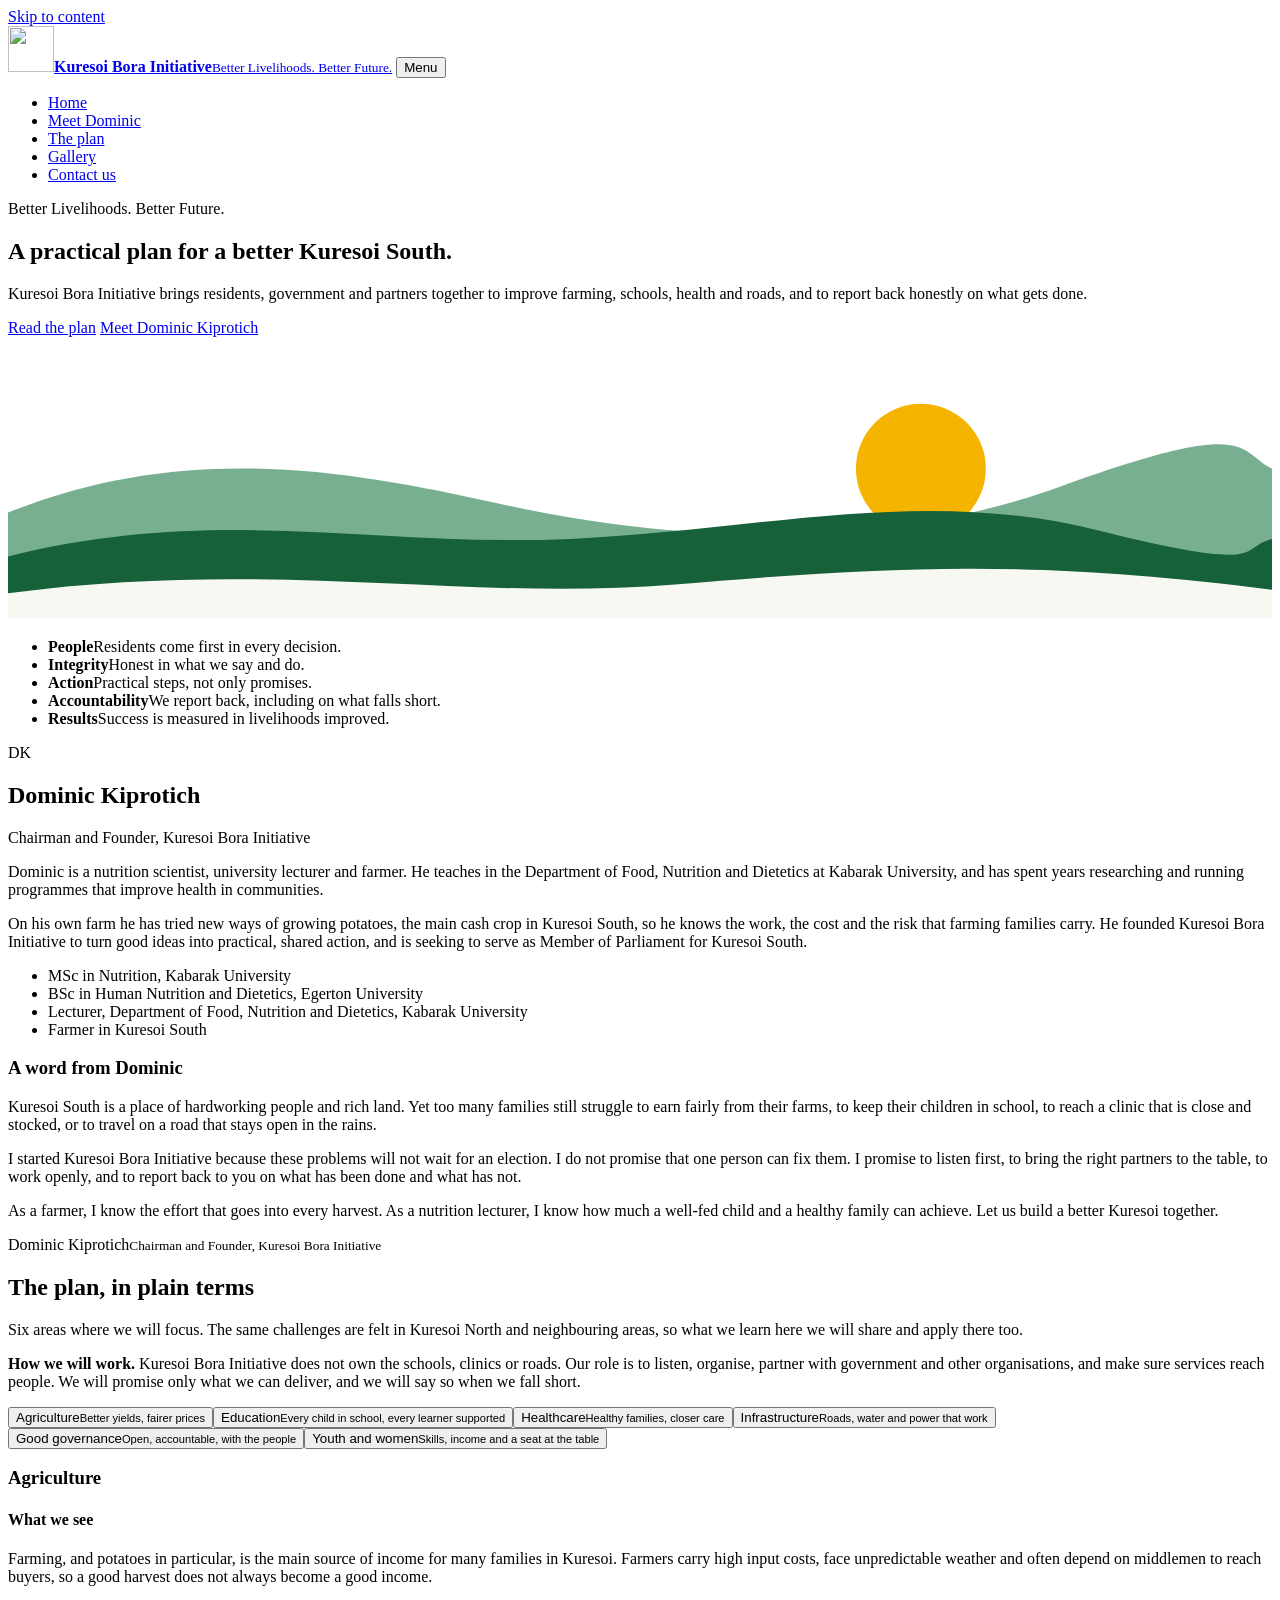
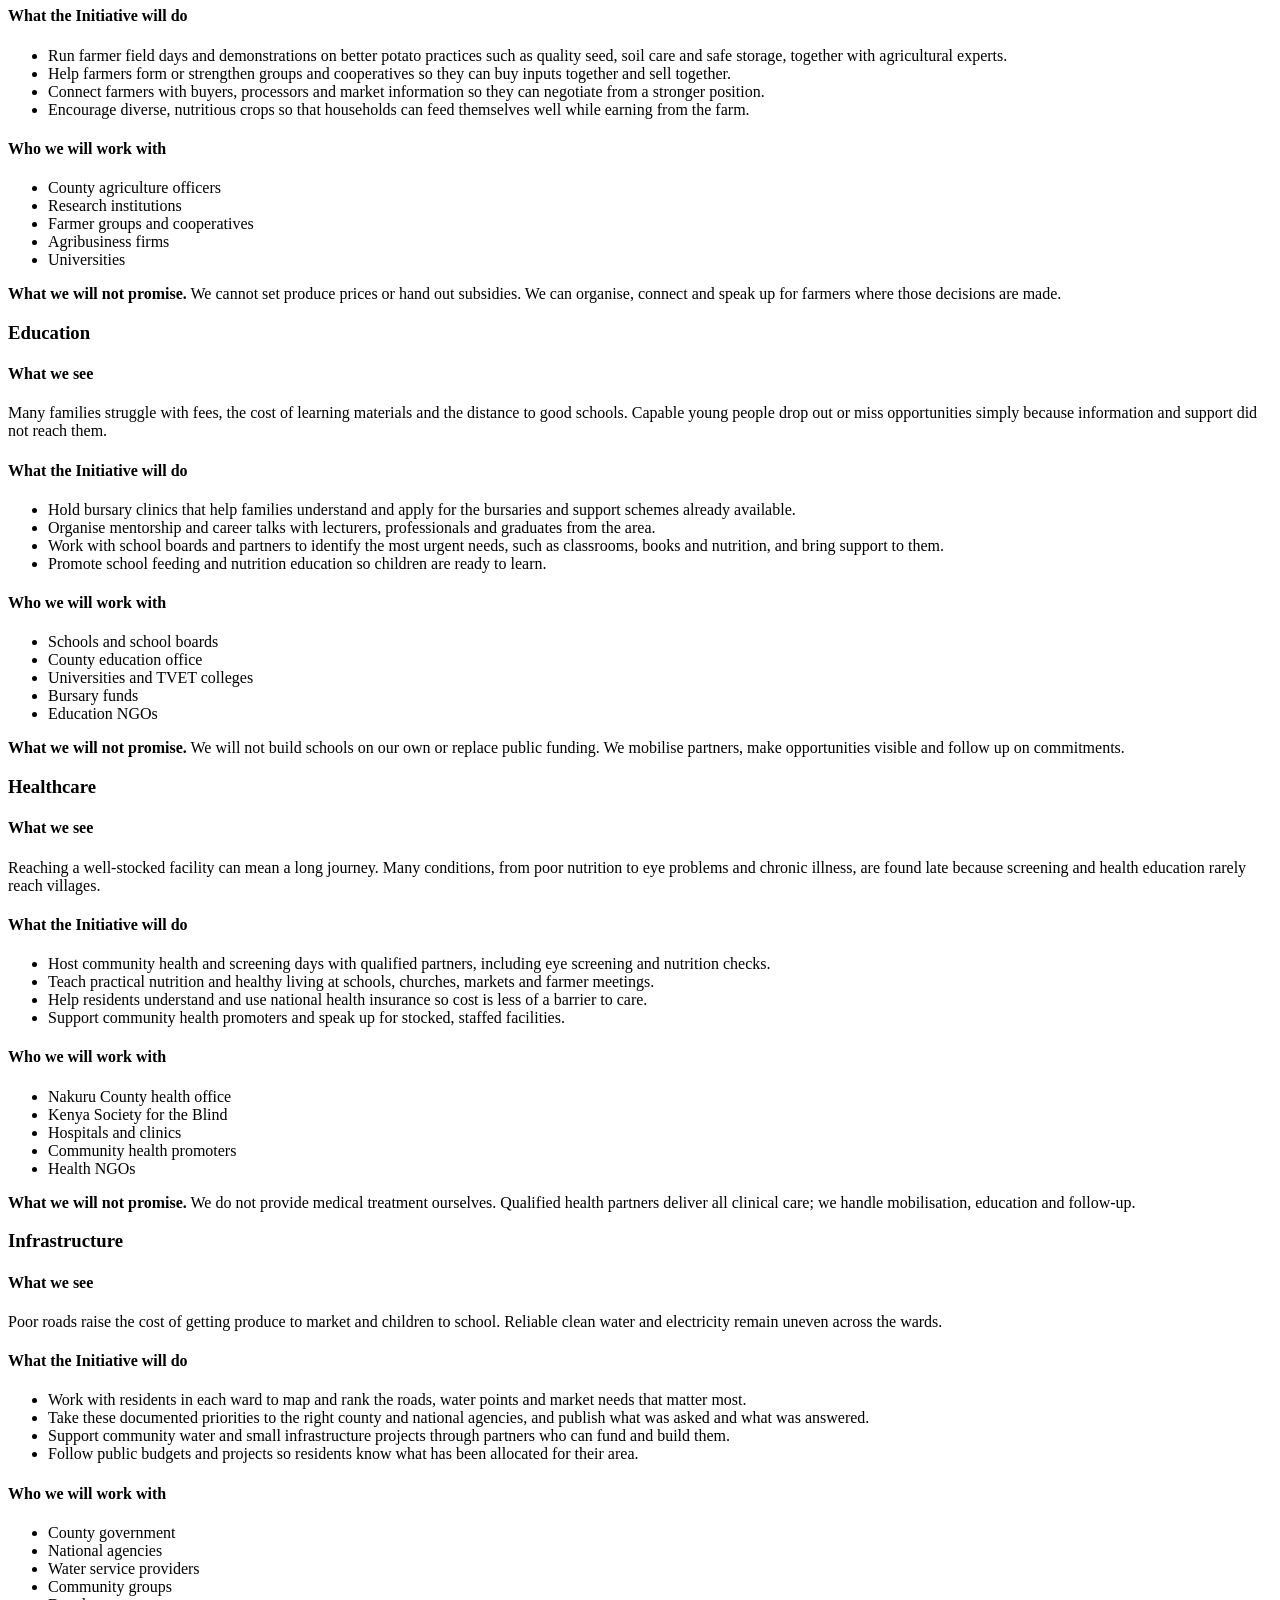
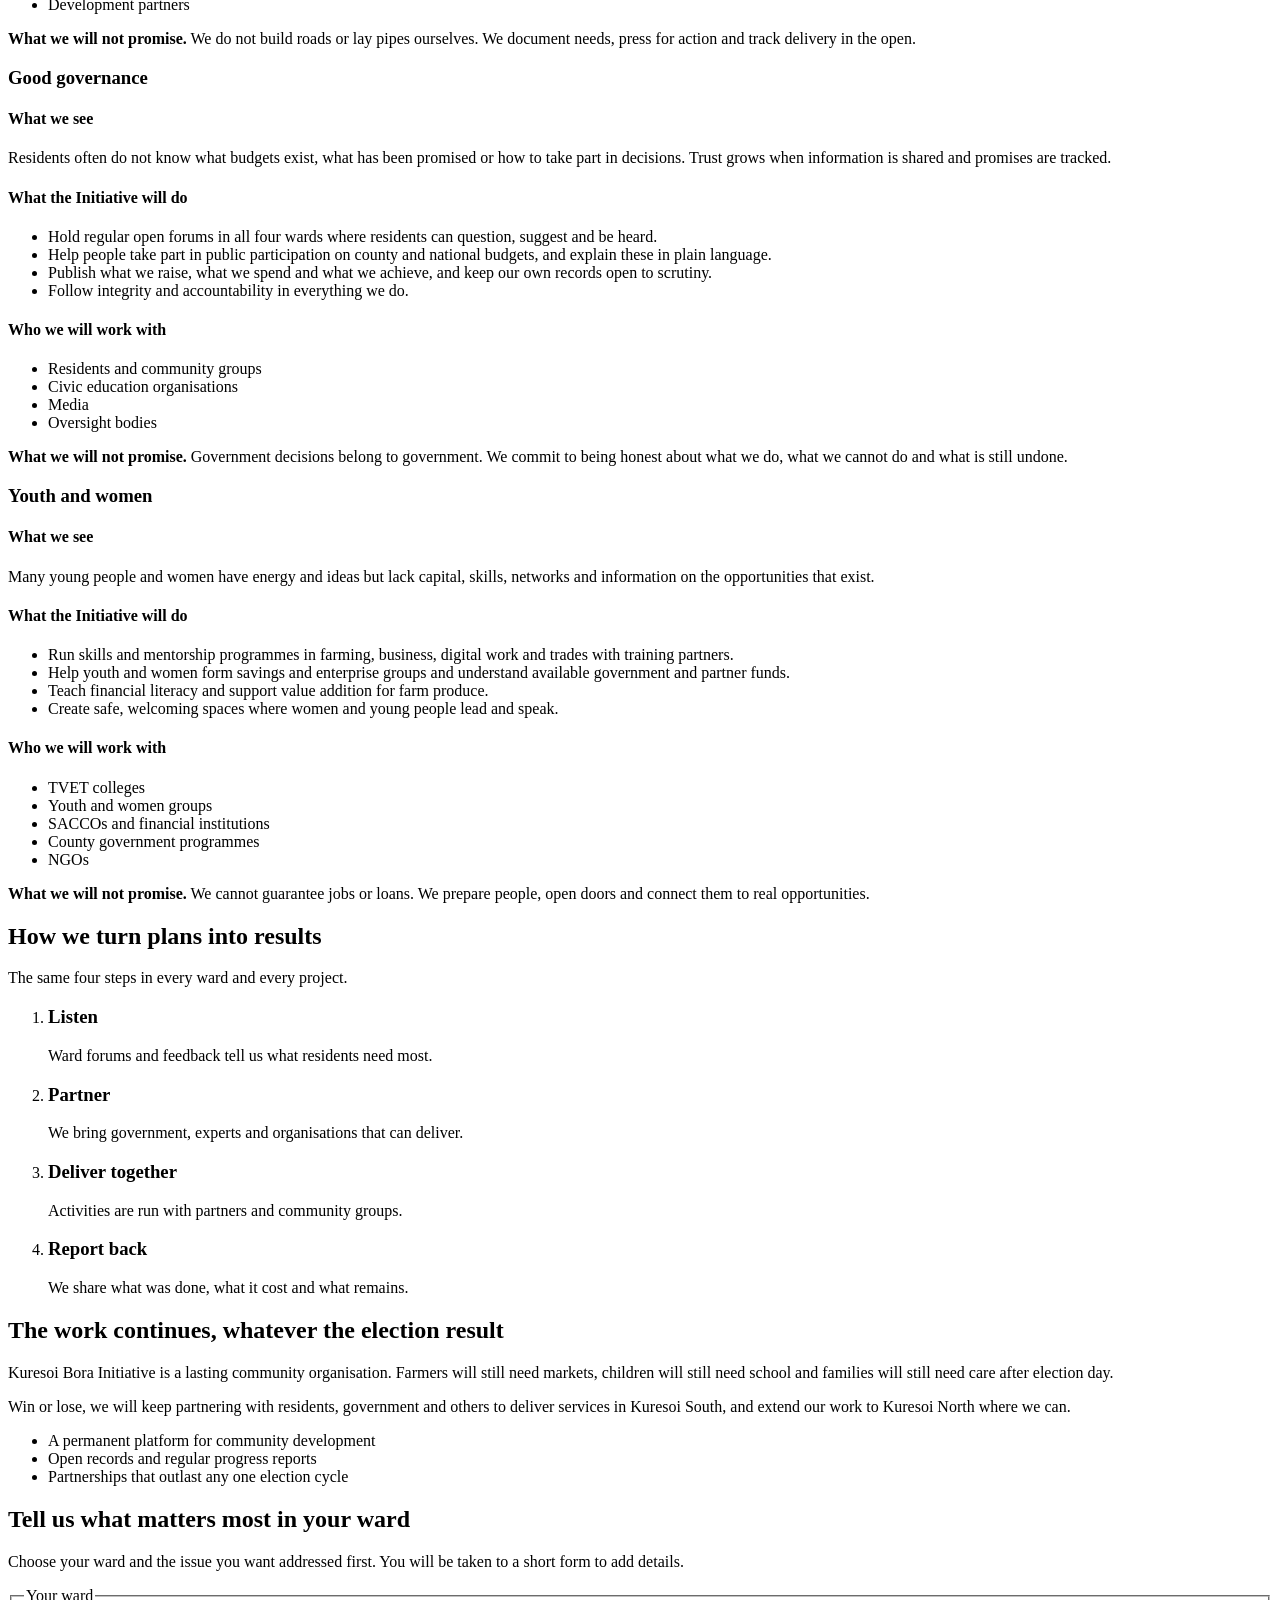
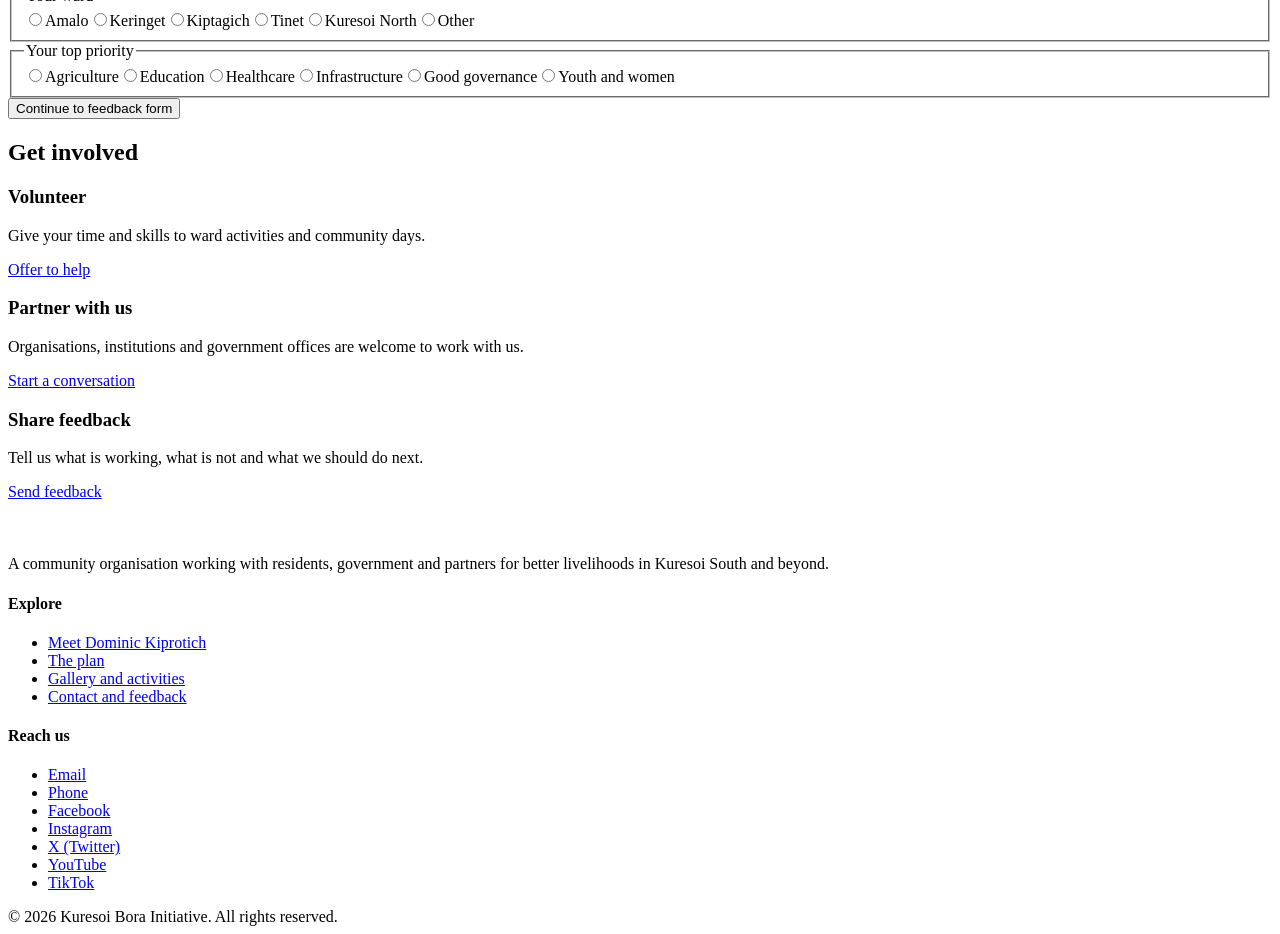
==== index.html @ 8d0d3c86 "Add files via upload" ====
<!DOCTYPE html>
<html lang="en">
<head>
<meta charset="utf-8">
<meta name="viewport" content="width=device-width, initial-scale=1">
<title>Kuresoi Bora Initiative | Better Livelihoods. Better Future.</title>
<meta name="description" content="Dominic Kiprotich's practical plan for Kuresoi South: agriculture, education, healthcare, infrastructure, good governance, and youth and women empowerment.">
<meta property="og:title" content="Kuresoi Bora Initiative | Better Livelihoods. Better Future.">
<meta property="og:description" content="Dominic Kiprotich's practical plan for Kuresoi South: agriculture, education, healthcare, infrastructure, good governance, and youth and women empowerment.">
<meta property="og:type" content="website">
<meta property="og:url" content="https://www.kuresoibora.org/">
<meta name="theme-color" content="#0E3B2B">
<link rel="icon" href="assets/favicon.svg" type="image/svg+xml">
<link rel="preconnect" href="https://fonts.googleapis.com">
<link rel="preconnect" href="https://fonts.gstatic.com" crossorigin>
<link href="https://fonts.googleapis.com/css2?family=Bricolage+Grotesque:opsz,wght@12..96,600;12..96,750;12..96,800&family=Source+Sans+3:wght@400;600;700&display=swap" rel="stylesheet">
<link rel="stylesheet" href="css/styles.css">
</head>
<body>
<a class="skip" href="#main">Skip to content</a>
<header class="site-header">
  <div class="wrap nav">
    <a class="brand" href="index.html"><img src="assets/logo.svg" alt="" width="46" height="46"><span><b>Kuresoi Bora Initiative</b><small>Better Livelihoods. Better Future.</small></span></a>
    <button class="menu-toggle" aria-expanded="false" aria-controls="menu">Menu</button>
    <ul class="menu" id="menu">
      <li><a href="index.html" aria-current="page">Home</a></li>
      <li><a href="index.html#dominic">Meet Dominic</a></li>
      <li><a href="index.html#plan">The plan</a></li>
      <li><a href="gallery.html">Gallery</a></li>
      <li><a class="btn btn-sun" href="contact.html">Contact us</a></li>
    </ul>
  </div>
</header>
<main id="main">
<section class="hero">
  <div class="wrap">
    <p class="tagline">Better Livelihoods. Better Future.</p>
    <h1>A practical plan for a better Kuresoi South.</h1>
    <p class="lead">Kuresoi Bora Initiative brings residents, government and partners together to improve farming, schools, health and roads, and to report back honestly on what gets done.</p>
    <div class="actions">
      <a class="btn btn-sun" href="#plan">Read the plan</a>
      <a class="btn btn-ghost" href="#dominic">Meet Dominic Kiprotich</a>
    </div>
  </div>
  <svg class="hills" viewBox="0 0 1440 320" preserveAspectRatio="none" aria-hidden="true">
    <circle class="sun" cx="1040" cy="150" r="74" fill="#F4B400"/>
    <path d="M0 200C200 120 380 150 560 190S980 250 1200 170S1400 130 1440 150V320H0Z" fill="#1E7A46" opacity=".6"/>
    <path d="M0 250C240 190 420 240 640 230S1040 170 1240 220S1400 240 1440 230V320H0Z" fill="#17613A"/>
    <path d="M0 292C300 252 520 302 760 282S1160 252 1440 288V320H0Z" fill="#F8F8F2"/>
  </svg>
</section>

<section aria-label="Our values">
  <div class="wrap">
    <ul class="pillars">
      <li><b>People</b><span>Residents come first in every decision.</span></li>
      <li><b>Integrity</b><span>Honest in what we say and do.</span></li>
      <li><b>Action</b><span>Practical steps, not only promises.</span></li>
      <li><b>Accountability</b><span>We report back, including on what falls short.</span></li>
      <li><b>Results</b><span>Success is measured in livelihoods improved.</span></li>
    </ul>
  </div>
</section>

<section class="section" id="dominic">
  <div class="wrap">
    <div class="profile">
      <div class="portrait">
        <div class="initials" aria-hidden="true">DK</div>
        <img src="assets/img/dominic.jpg" alt="Dominic Kiprotich, Chairman and Founder of Kuresoi Bora Initiative" onerror="this.remove()">
      </div>
      <div>
        <h2>Dominic Kiprotich</h2>
        <p class="role">Chairman and Founder, Kuresoi Bora Initiative</p>
        <p>Dominic is a nutrition scientist, university lecturer and farmer. He teaches in the Department of Food, Nutrition and Dietetics at Kabarak University, and has spent years researching and running programmes that improve health in communities.</p>
        <p>On his own farm he has tried new ways of growing potatoes, the main cash crop in Kuresoi South, so he knows the work, the cost and the risk that farming families carry. He founded Kuresoi Bora Initiative to turn good ideas into practical, shared action, and is seeking to serve as Member of Parliament for Kuresoi South.</p>
        <ul class="creds">
          <li>MSc in Nutrition, Kabarak University</li>
          <li>BSc in Human Nutrition and Dietetics, Egerton University</li>
          <li>Lecturer, Department of Food, Nutrition and Dietetics, Kabarak University</li>
          <li>Farmer in Kuresoi South</li>
        </ul>
      </div>
    </div>
    <!-- DRAFT: Dominic should review and edit this message in his own words. -->
    <div class="word">
      <h3>A word from Dominic</h3>
      <p>Kuresoi South is a place of hardworking people and rich land. Yet too many families still struggle to earn fairly from their farms, to keep their children in school, to reach a clinic that is close and stocked, or to travel on a road that stays open in the rains.</p>
      <p>I started Kuresoi Bora Initiative because these problems will not wait for an election. I do not promise that one person can fix them. I promise to listen first, to bring the right partners to the table, to work openly, and to report back to you on what has been done and what has not.</p>
      <p>As a farmer, I know the effort that goes into every harvest. As a nutrition lecturer, I know how much a well-fed child and a healthy family can achieve. Let us build a better Kuresoi together.</p>
      <p class="sign">Dominic Kiprotich<small>Chairman and Founder, Kuresoi Bora Initiative</small></p>
    </div>
  </div>
</section>

<section class="section bg-mist" id="plan">
  <div class="wrap">
    <div class="plan-head">
      <h2>The plan, in plain terms</h2>
      <p>Six areas where we will focus. The same challenges are felt in Kuresoi North and neighbouring areas, so what we learn here we will share and apply there too.</p>
    </div>
    <div class="honest"><p><b>How we will work.</b> Kuresoi Bora Initiative does not own the schools, clinics or roads. Our role is to listen, organise, partner with government and other organisations, and make sure services reach people. We will promise only what we can deliver, and we will say so when we fall short.</p></div>
    <div class="plan">
      <div class="tabs" role="tablist" aria-label="Plan areas"><button class="tab" role="tab" id="t-agriculture" aria-controls="agriculture" aria-selected="false">Agriculture<small>Better yields, fairer prices</small></button><button class="tab" role="tab" id="t-education" aria-controls="education" aria-selected="false">Education<small>Every child in school, every learner supported</small></button><button class="tab" role="tab" id="t-healthcare" aria-controls="healthcare" aria-selected="false">Healthcare<small>Healthy families, closer care</small></button><button class="tab" role="tab" id="t-infrastructure" aria-controls="infrastructure" aria-selected="false">Infrastructure<small>Roads, water and power that work</small></button><button class="tab" role="tab" id="t-governance" aria-controls="governance" aria-selected="false">Good governance<small>Open, accountable, with the people</small></button><button class="tab" role="tab" id="t-youth-women" aria-controls="youth-women" aria-selected="false">Youth and women<small>Skills, income and a seat at the table</small></button></div>
      <div><article class="panel" id="agriculture" role="tabpanel" aria-labelledby="t-agriculture">
  <h3>Agriculture</h3>
  <h4>What we see</h4><p>Farming, and potatoes in particular, is the main source of income for many families in Kuresoi. Farmers carry high input costs, face unpredictable weather and often depend on middlemen to reach buyers, so a good harvest does not always become a good income.</p>
  <h4>What the Initiative will do</h4><ul><li>Run farmer field days and demonstrations on better potato practices such as quality seed, soil care and safe storage, together with agricultural experts.</li><li>Help farmers form or strengthen groups and cooperatives so they can buy inputs together and sell together.</li><li>Connect farmers with buyers, processors and market information so they can negotiate from a stronger position.</li><li>Encourage diverse, nutritious crops so that households can feed themselves well while earning from the farm.</li></ul>
  <h4>Who we will work with</h4><ul class="partners"><li>County agriculture officers</li><li>Research institutions</li><li>Farmer groups and cooperatives</li><li>Agribusiness firms</li><li>Universities</li></ul>
  <p class="limit"><b>What we will not promise.</b> We cannot set produce prices or hand out subsidies. We can organise, connect and speak up for farmers where those decisions are made.</p>
</article>
<article class="panel" id="education" role="tabpanel" aria-labelledby="t-education">
  <h3>Education</h3>
  <h4>What we see</h4><p>Many families struggle with fees, the cost of learning materials and the distance to good schools. Capable young people drop out or miss opportunities simply because information and support did not reach them.</p>
  <h4>What the Initiative will do</h4><ul><li>Hold bursary clinics that help families understand and apply for the bursaries and support schemes already available.</li><li>Organise mentorship and career talks with lecturers, professionals and graduates from the area.</li><li>Work with school boards and partners to identify the most urgent needs, such as classrooms, books and nutrition, and bring support to them.</li><li>Promote school feeding and nutrition education so children are ready to learn.</li></ul>
  <h4>Who we will work with</h4><ul class="partners"><li>Schools and school boards</li><li>County education office</li><li>Universities and TVET colleges</li><li>Bursary funds</li><li>Education NGOs</li></ul>
  <p class="limit"><b>What we will not promise.</b> We will not build schools on our own or replace public funding. We mobilise partners, make opportunities visible and follow up on commitments.</p>
</article>
<article class="panel" id="healthcare" role="tabpanel" aria-labelledby="t-healthcare">
  <h3>Healthcare</h3>
  <h4>What we see</h4><p>Reaching a well-stocked facility can mean a long journey. Many conditions, from poor nutrition to eye problems and chronic illness, are found late because screening and health education rarely reach villages.</p>
  <h4>What the Initiative will do</h4><ul><li>Host community health and screening days with qualified partners, including eye screening and nutrition checks.</li><li>Teach practical nutrition and healthy living at schools, churches, markets and farmer meetings.</li><li>Help residents understand and use national health insurance so cost is less of a barrier to care.</li><li>Support community health promoters and speak up for stocked, staffed facilities.</li></ul>
  <h4>Who we will work with</h4><ul class="partners"><li>Nakuru County health office</li><li>Kenya Society for the Blind</li><li>Hospitals and clinics</li><li>Community health promoters</li><li>Health NGOs</li></ul>
  <p class="limit"><b>What we will not promise.</b> We do not provide medical treatment ourselves. Qualified health partners deliver all clinical care; we handle mobilisation, education and follow-up.</p>
</article>
<article class="panel" id="infrastructure" role="tabpanel" aria-labelledby="t-infrastructure">
  <h3>Infrastructure</h3>
  <h4>What we see</h4><p>Poor roads raise the cost of getting produce to market and children to school. Reliable clean water and electricity remain uneven across the wards.</p>
  <h4>What the Initiative will do</h4><ul><li>Work with residents in each ward to map and rank the roads, water points and market needs that matter most.</li><li>Take these documented priorities to the right county and national agencies, and publish what was asked and what was answered.</li><li>Support community water and small infrastructure projects through partners who can fund and build them.</li><li>Follow public budgets and projects so residents know what has been allocated for their area.</li></ul>
  <h4>Who we will work with</h4><ul class="partners"><li>County government</li><li>National agencies</li><li>Water service providers</li><li>Community groups</li><li>Development partners</li></ul>
  <p class="limit"><b>What we will not promise.</b> We do not build roads or lay pipes ourselves. We document needs, press for action and track delivery in the open.</p>
</article>
<article class="panel" id="governance" role="tabpanel" aria-labelledby="t-governance">
  <h3>Good governance</h3>
  <h4>What we see</h4><p>Residents often do not know what budgets exist, what has been promised or how to take part in decisions. Trust grows when information is shared and promises are tracked.</p>
  <h4>What the Initiative will do</h4><ul><li>Hold regular open forums in all four wards where residents can question, suggest and be heard.</li><li>Help people take part in public participation on county and national budgets, and explain these in plain language.</li><li>Publish what we raise, what we spend and what we achieve, and keep our own records open to scrutiny.</li><li>Follow integrity and accountability in everything we do.</li></ul>
  <h4>Who we will work with</h4><ul class="partners"><li>Residents and community groups</li><li>Civic education organisations</li><li>Media</li><li>Oversight bodies</li></ul>
  <p class="limit"><b>What we will not promise.</b> Government decisions belong to government. We commit to being honest about what we do, what we cannot do and what is still undone.</p>
</article>
<article class="panel" id="youth-women" role="tabpanel" aria-labelledby="t-youth-women">
  <h3>Youth and women</h3>
  <h4>What we see</h4><p>Many young people and women have energy and ideas but lack capital, skills, networks and information on the opportunities that exist.</p>
  <h4>What the Initiative will do</h4><ul><li>Run skills and mentorship programmes in farming, business, digital work and trades with training partners.</li><li>Help youth and women form savings and enterprise groups and understand available government and partner funds.</li><li>Teach financial literacy and support value addition for farm produce.</li><li>Create safe, welcoming spaces where women and young people lead and speak.</li></ul>
  <h4>Who we will work with</h4><ul class="partners"><li>TVET colleges</li><li>Youth and women groups</li><li>SACCOs and financial institutions</li><li>County government programmes</li><li>NGOs</li></ul>
  <p class="limit"><b>What we will not promise.</b> We cannot guarantee jobs or loans. We prepare people, open doors and connect them to real opportunities.</p>
</article>
</div>
    </div>
  </div>
</section>

<section class="section">
  <div class="wrap">
    <h2>How we turn plans into results</h2>
    <p>The same four steps in every ward and every project.</p>
    <ol class="steps">
      <li><h3>Listen</h3><p>Ward forums and feedback tell us what residents need most.</p></li>
      <li><h3>Partner</h3><p>We bring government, experts and organisations that can deliver.</p></li>
      <li><h3>Deliver together</h3><p>Activities are run with partners and community groups.</p></li>
      <li><h3>Report back</h3><p>We share what was done, what it cost and what remains.</p></li>
    </ol>
  </div>
</section>

<section class="section continue">
  <div class="wrap cols">
    <div>
      <h2>The work continues, whatever the election result</h2>
      <p>Kuresoi Bora Initiative is a lasting community organisation. Farmers will still need markets, children will still need school and families will still need care after election day.</p>
      <p>Win or lose, we will keep partnering with residents, government and others to deliver services in Kuresoi South, and extend our work to Kuresoi North where we can.</p>
    </div>
    <ul>
      <li>A permanent platform for community development</li>
      <li>Open records and regular progress reports</li>
      <li>Partnerships that outlast any one election cycle</li>
    </ul>
  </div>
</section>

<section class="section">
  <div class="wrap">
    <h2>Tell us what matters most in your ward</h2>
    <p>Choose your ward and the issue you want addressed first. You will be taken to a short form to add details.</p>
    <form class="picker" id="picker">
      <fieldset><legend>Your ward</legend><div class="chips"><label class="chip"><input type="radio" name="ward" value="Amalo" required><span>Amalo</span></label><label class="chip"><input type="radio" name="ward" value="Keringet" ><span>Keringet</span></label><label class="chip"><input type="radio" name="ward" value="Kiptagich" ><span>Kiptagich</span></label><label class="chip"><input type="radio" name="ward" value="Tinet" ><span>Tinet</span></label><label class="chip"><input type="radio" name="ward" value="Kuresoi North" ><span>Kuresoi North</span></label><label class="chip"><input type="radio" name="ward" value="Other" ><span>Other</span></label></div></fieldset>
      <fieldset><legend>Your top priority</legend><div class="chips"><label class="chip"><input type="radio" name="topic" value="Agriculture" required><span>Agriculture</span></label><label class="chip"><input type="radio" name="topic" value="Education" ><span>Education</span></label><label class="chip"><input type="radio" name="topic" value="Healthcare" ><span>Healthcare</span></label><label class="chip"><input type="radio" name="topic" value="Infrastructure" ><span>Infrastructure</span></label><label class="chip"><input type="radio" name="topic" value="Good governance" ><span>Good governance</span></label><label class="chip"><input type="radio" name="topic" value="Youth and women" ><span>Youth and women</span></label></div></fieldset>
      <button class="btn btn-dark" type="submit">Continue to feedback form</button>
    </form>
  </div>
</section>

<section class="section cta">
  <div class="wrap">
    <h2>Get involved</h2>
    <div class="cols">
      <div class="box"><h3>Volunteer</h3><p>Give your time and skills to ward activities and community days.</p><a class="btn btn-dark" href="contact.html?type=Volunteer#form">Offer to help</a></div>
      <div class="box"><h3>Partner with us</h3><p>Organisations, institutions and government offices are welcome to work with us.</p><a class="btn btn-dark" href="contact.html?type=Partnership#form">Start a conversation</a></div>
      <div class="box"><h3>Share feedback</h3><p>Tell us what is working, what is not and what we should do next.</p><a class="btn btn-dark" href="contact.html?type=Feedback#form">Send feedback</a></div>
    </div>
  </div>
</section>
</main>
<footer class="site-footer">
  <div class="wrap foot">
    <div>
      <p><b style="font-family:var(--head);font-size:1.2rem;color:#fff">Kuresoi Bora Initiative</b></p>
      <p>A community organisation working with residents, government and partners for better livelihoods in Kuresoi South and beyond.</p>
    </div>
    <div>
      <h4>Explore</h4>
      <ul>
        <li><a href="index.html#dominic">Meet Dominic Kiprotich</a></li>
        <li><a href="index.html#plan">The plan</a></li>
        <li><a href="gallery.html">Gallery and activities</a></li>
        <li><a href="contact.html">Contact and feedback</a></li>
      </ul>
    </div>
    <div>
      <h4>Reach us</h4>
      <ul>
        <li><a data-kbi="email" href="#">Email</a></li>
        <li><a data-kbi="phone" href="#">Phone</a></li>
        <li><a data-kbi="facebook" href="#" rel="noopener" target="_blank">Facebook</a></li>
        <li><a data-kbi="instagram" href="#" rel="noopener" target="_blank">Instagram</a></li>
        <li><a data-kbi="x" href="#" rel="noopener" target="_blank">X (Twitter)</a></li>
        <li><a data-kbi="youtube" href="#" rel="noopener" target="_blank">YouTube</a></li>
        <li><a data-kbi="tiktok" href="#" rel="noopener" target="_blank">TikTok</a></li>
      </ul>
    </div>
  </div>
  <div class="wrap copy">&copy; <span data-year>2026</span> Kuresoi Bora Initiative. All rights reserved.</div>
  <div class="flag" aria-hidden="true"><i></i><i></i><i></i><i></i><i></i></div>
</footer>
<script src="js/config.js"></script>
<script src="js/main.js"></script>
</body>
</html>
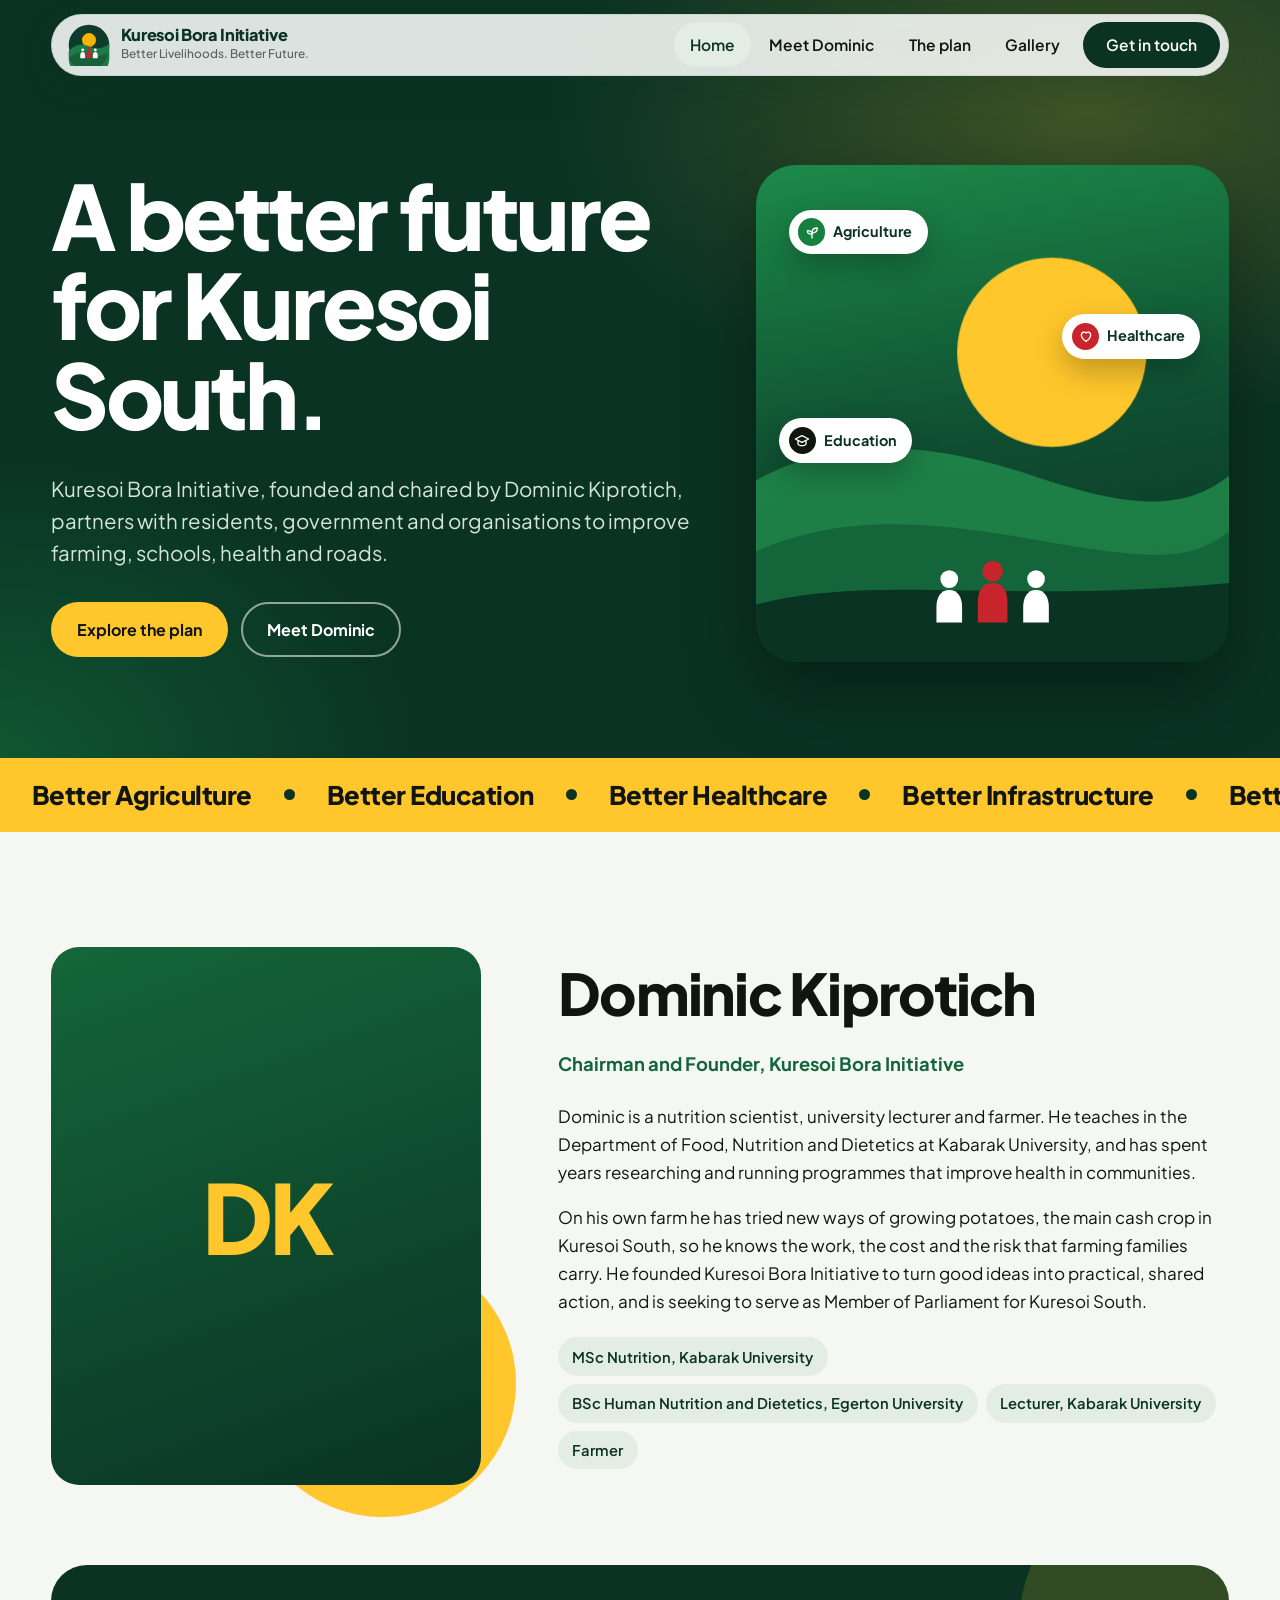
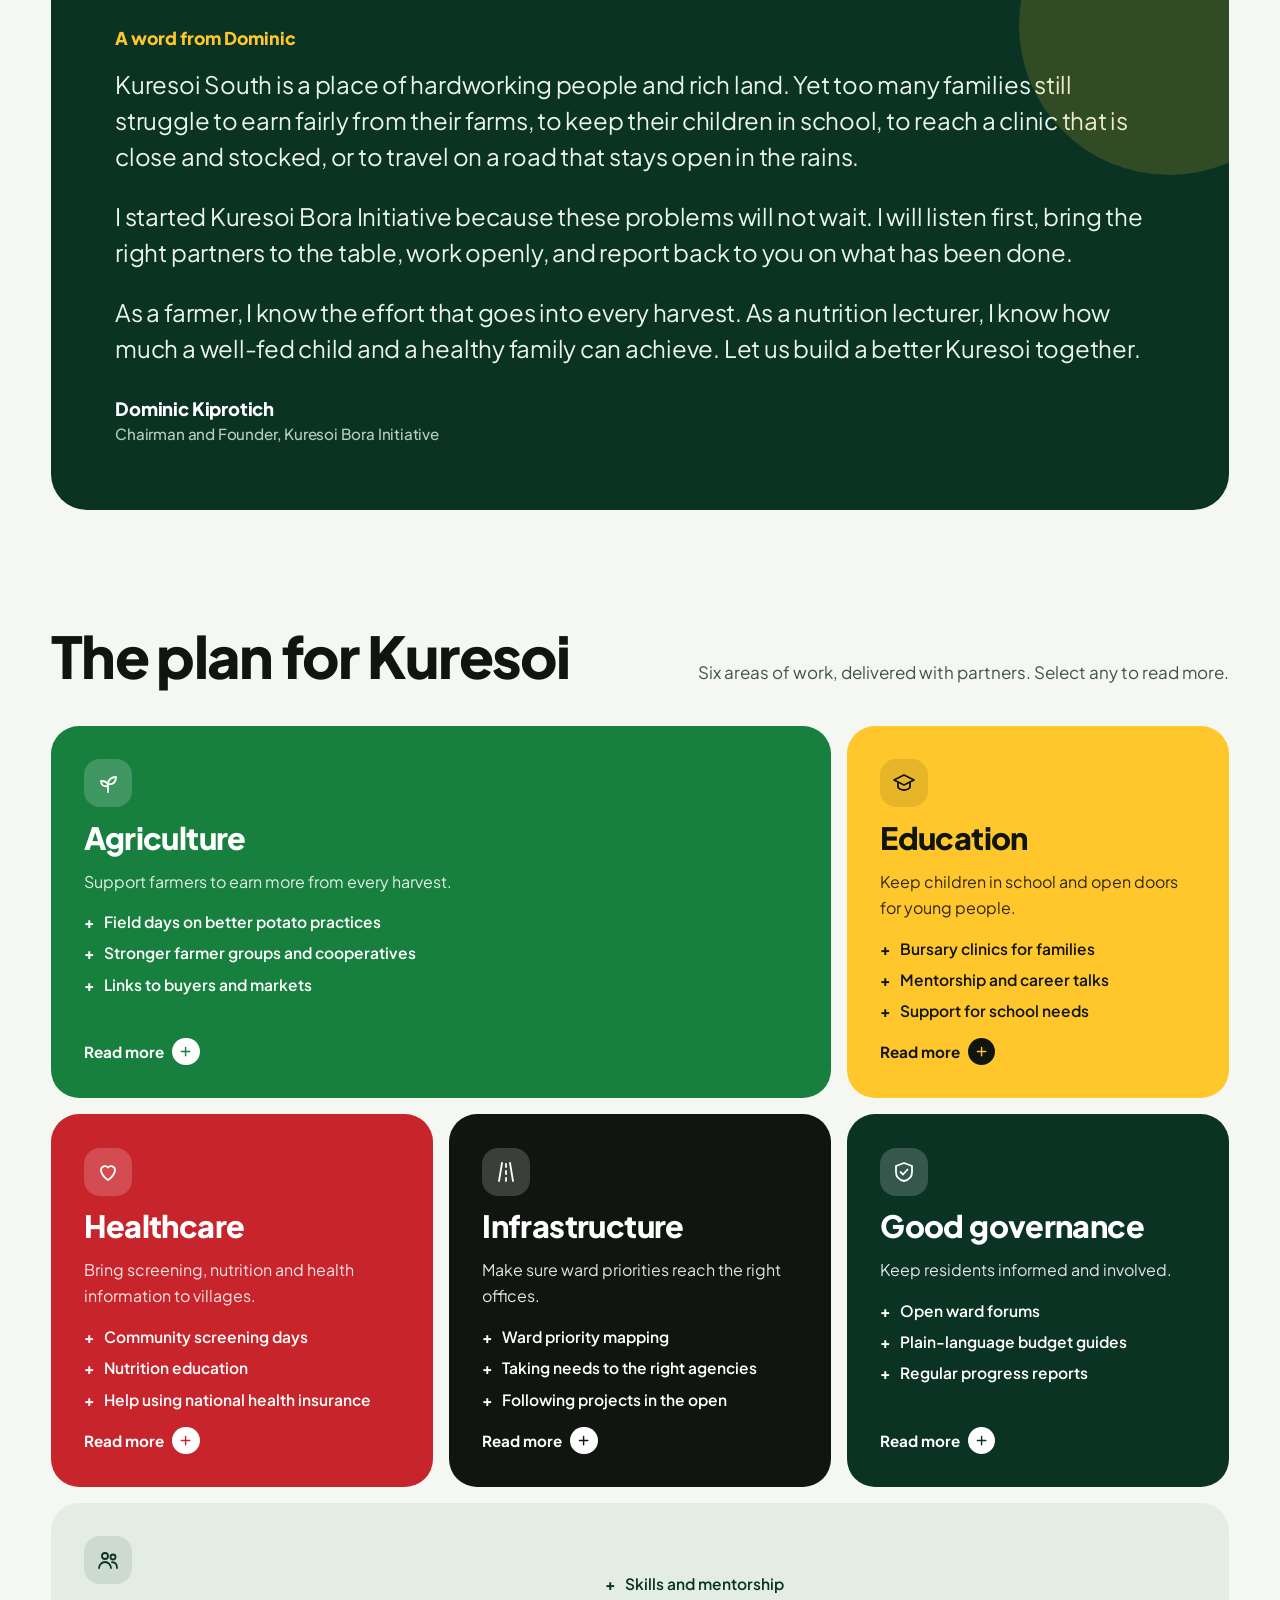
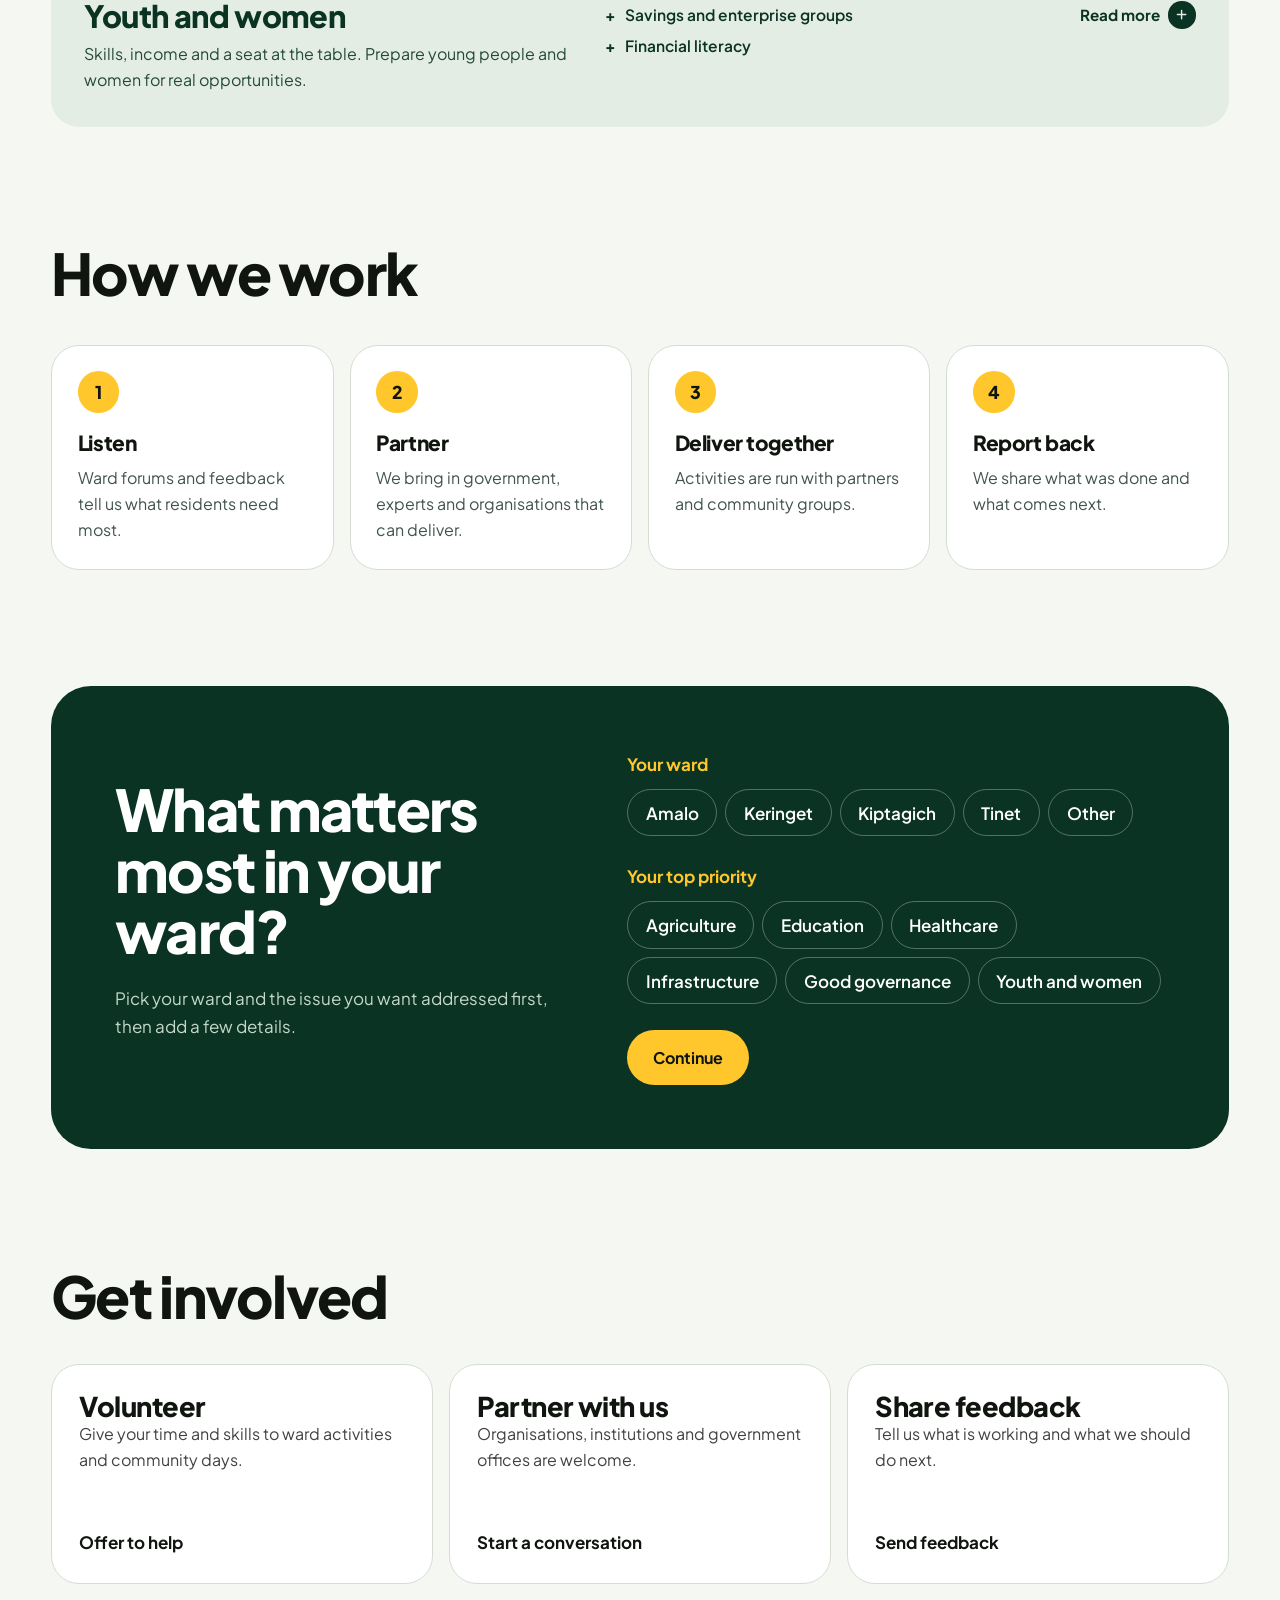
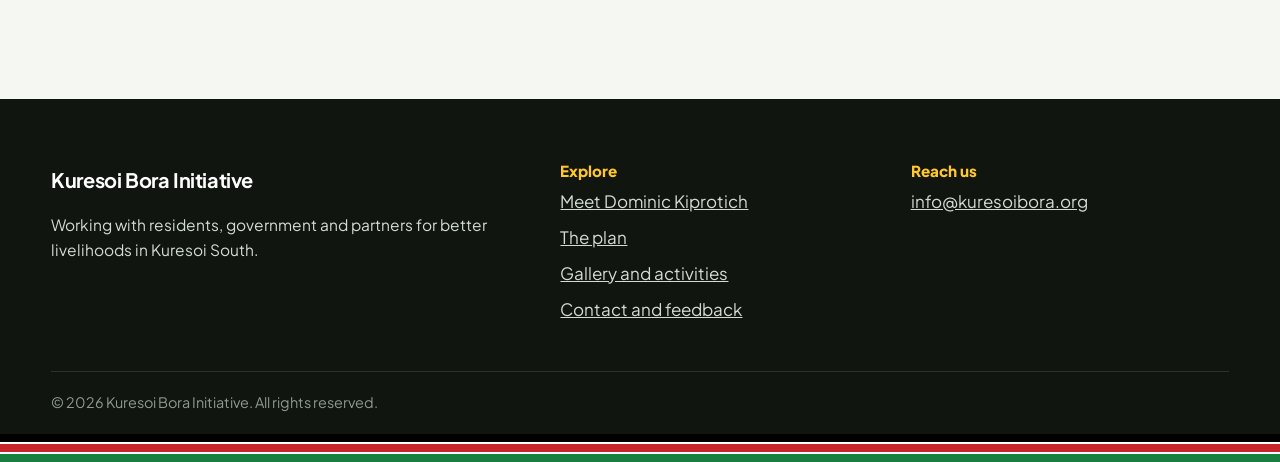
==== commit d1e40bc7: "Update print statement from 'Hello' to 'Goodbye'" ====
--- a/index.html
+++ b/index.html
@@ -4,63 +4,62 @@
 <meta charset="utf-8">
 <meta name="viewport" content="width=device-width, initial-scale=1">
 <title>Kuresoi Bora Initiative | Better Livelihoods. Better Future.</title>
-<meta name="description" content="Dominic Kiprotich's practical plan for Kuresoi South: agriculture, education, healthcare, infrastructure, good governance, and youth and women empowerment.">
+<meta name="description" content="Dominic Kiprotich's plan for Kuresoi South: agriculture, education, healthcare, infrastructure, good governance, and youth and women empowerment.">
 <meta property="og:title" content="Kuresoi Bora Initiative | Better Livelihoods. Better Future.">
-<meta property="og:description" content="Dominic Kiprotich's practical plan for Kuresoi South: agriculture, education, healthcare, infrastructure, good governance, and youth and women empowerment.">
+<meta property="og:description" content="Dominic Kiprotich's plan for Kuresoi South: agriculture, education, healthcare, infrastructure, good governance, and youth and women empowerment.">
 <meta property="og:type" content="website">
 <meta property="og:url" content="https://www.kuresoibora.org/">
-<meta name="theme-color" content="#0E3B2B">
+<meta name="theme-color" content="#0A3324">
 <link rel="icon" href="assets/favicon.svg" type="image/svg+xml">
 <link rel="preconnect" href="https://fonts.googleapis.com">
 <link rel="preconnect" href="https://fonts.gstatic.com" crossorigin>
-<link href="https://fonts.googleapis.com/css2?family=Bricolage+Grotesque:opsz,wght@12..96,600;12..96,750;12..96,800&family=Source+Sans+3:wght@400;600;700&display=swap" rel="stylesheet">
+<link href="https://fonts.googleapis.com/css2?family=Plus+Jakarta+Sans:wght@400;500;600;700;800&display=swap" rel="stylesheet">
 <link rel="stylesheet" href="css/styles.css">
 </head>
 <body>
 <a class="skip" href="#main">Skip to content</a>
 <header class="site-header">
-  <div class="wrap nav">
-    <a class="brand" href="index.html"><img src="assets/logo.svg" alt="" width="46" height="46"><span><b>Kuresoi Bora Initiative</b><small>Better Livelihoods. Better Future.</small></span></a>
-    <button class="menu-toggle" aria-expanded="false" aria-controls="menu">Menu</button>
-    <ul class="menu" id="menu">
-      <li><a href="index.html" aria-current="page">Home</a></li>
-      <li><a href="index.html#dominic">Meet Dominic</a></li>
-      <li><a href="index.html#plan">The plan</a></li>
-      <li><a href="gallery.html">Gallery</a></li>
-      <li><a class="btn btn-sun" href="contact.html">Contact us</a></li>
-    </ul>
+  <div class="wrap">
+    <nav class="nav" aria-label="Main">
+      <a class="brand" href="index.html"><img src="assets/logo.svg" alt="" width="42" height="42"><span><b>Kuresoi Bora Initiative</b><small>Better Livelihoods. Better Future.</small></span></a>
+      <button class="menu-toggle" aria-expanded="false" aria-controls="menu">Menu</button>
+      <ul class="menu" id="menu">
+        <li><a href="index.html" aria-current="page">Home</a></li>
+        <li><a href="index.html#dominic">Meet Dominic</a></li>
+        <li><a href="index.html#plan">The plan</a></li>
+        <li><a href="gallery.html">Gallery</a></li>
+        <li><a class="btn" href="contact.html">Get in touch</a></li>
+      </ul>
+    </nav>
   </div>
 </header>
 <main id="main">
 <section class="hero">
-  <div class="wrap">
-    <p class="tagline">Better Livelihoods. Better Future.</p>
-    <h1>A practical plan for a better Kuresoi South.</h1>
-    <p class="lead">Kuresoi Bora Initiative brings residents, government and partners together to improve farming, schools, health and roads, and to report back honestly on what gets done.</p>
-    <div class="actions">
-      <a class="btn btn-sun" href="#plan">Read the plan</a>
-      <a class="btn btn-ghost" href="#dominic">Meet Dominic Kiprotich</a>
+  <div class="wrap hero-grid">
+    <div>
+      <h1>A better future for Kuresoi South.</h1>
+      <p class="lead">Kuresoi Bora Initiative, founded and chaired by Dominic Kiprotich, partners with residents, government and organisations to improve farming, schools, health and roads.</p>
+      <div class="actions">
+        <a class="btn btn-sun" href="#plan">Explore the plan</a>
+        <a class="btn btn-ghost" href="#dominic">Meet Dominic</a>
+      </div>
+    </div>
+    <div class="hero-art" aria-hidden="true">
+      <svg viewBox="0 0 480 504" preserveAspectRatio="xMidYMid slice">
+        <circle class="sun" cx="300" cy="190" r="96" fill="#FFC72C"/>
+        <path d="M0 320C90 270 190 285 280 315S430 355 480 315V504H0Z" fill="#23924F" opacity=".75"/>
+        <path d="M0 392C110 342 230 372 330 388S450 392 480 372V504H0Z" fill="#14663A"/>
+        <path d="M0 446C120 414 250 446 480 424V504H0Z" fill="#0A3324"/>
+        <g fill="#fff"><circle cx="196" cy="420" r="9"/><path d="M196 431c-9 0-13 8-13 17v16h26v-16c0-9-4-17-13-17z"/><circle cx="284" cy="420" r="9"/><path d="M284 431c-9 0-13 8-13 17v16h26v-16c0-9-4-17-13-17z"/></g>
+        <g fill="#C8242B"><circle cx="240" cy="412" r="10.5"/><path d="M240 424c-11 0-15 9-15 19v21h30v-21c0-10-4-19-15-19z"/></g>
+      </svg>
+      <div class="chip-float" style="top:9%;left:7%"><i style="background:#17803F"><svg viewBox="0 0 24 24"><path d="M12 21v-8"/><path d="M12 13c0-4 3-7 8-7 0 5-3 8-8 7z"/><path d="M12 15c0-3-2.5-5-7-5 0 4 2.5 6 7 5z"/></svg></i>Agriculture</div>
+      <div class="chip-float" style="top:30%;right:6%"><i style="background:#C8242B"><svg viewBox="0 0 24 24"><path d="M12 20s-7-4.4-7-10a4 4 0 0 1 7-2.5A4 4 0 0 1 19 10c0 5.6-7 10-7 10z"/></svg></i>Healthcare</div>
+      <div class="chip-float" style="top:51%;left:5%"><i style="background:#10150F"><svg viewBox="0 0 24 24"><path d="M2 9l10-5 10 5-10 5z"/><path d="M6 11.5V16c0 1.5 3 3 6 3s6-1.5 6-3v-4.5"/></svg></i>Education</div>
     </div>
   </div>
-  <svg class="hills" viewBox="0 0 1440 320" preserveAspectRatio="none" aria-hidden="true">
-    <circle class="sun" cx="1040" cy="150" r="74" fill="#F4B400"/>
-    <path d="M0 200C200 120 380 150 560 190S980 250 1200 170S1400 130 1440 150V320H0Z" fill="#1E7A46" opacity=".6"/>
-    <path d="M0 250C240 190 420 240 640 230S1040 170 1240 220S1400 240 1440 230V320H0Z" fill="#17613A"/>
-    <path d="M0 292C300 252 520 302 760 282S1160 252 1440 288V320H0Z" fill="#F8F8F2"/>
-  </svg>
 </section>
-
-<section aria-label="Our values">
-  <div class="wrap">
-    <ul class="pillars">
-      <li><b>People</b><span>Residents come first in every decision.</span></li>
-      <li><b>Integrity</b><span>Honest in what we say and do.</span></li>
-      <li><b>Action</b><span>Practical steps, not only promises.</span></li>
-      <li><b>Accountability</b><span>We report back, including on what falls short.</span></li>
-      <li><b>Results</b><span>Success is measured in livelihoods improved.</span></li>
-    </ul>
-  </div>
-</section>
+<div class="marquee" aria-hidden="true"><div class="marquee-track"><span>Better Agriculture</span><span>Better Education</span><span>Better Healthcare</span><span>Better Infrastructure</span><span>Better Leadership</span><span>Better Livelihoods</span><span>Better Agriculture</span><span>Better Education</span><span>Better Healthcare</span><span>Better Infrastructure</span><span>Better Leadership</span><span>Better Livelihoods</span><span>Better Agriculture</span><span>Better Education</span><span>Better Healthcare</span><span>Better Infrastructure</span><span>Better Leadership</span><span>Better Livelihoods</span><span>Better Agriculture</span><span>Better Education</span><span>Better Healthcare</span><span>Better Infrastructure</span><span>Better Leadership</span><span>Better Livelihoods</span></div></div>
 
 <section class="section" id="dominic">
   <div class="wrap">
@@ -74,11 +73,11 @@
         <p class="role">Chairman and Founder, Kuresoi Bora Initiative</p>
         <p>Dominic is a nutrition scientist, university lecturer and farmer. He teaches in the Department of Food, Nutrition and Dietetics at Kabarak University, and has spent years researching and running programmes that improve health in communities.</p>
         <p>On his own farm he has tried new ways of growing potatoes, the main cash crop in Kuresoi South, so he knows the work, the cost and the risk that farming families carry. He founded Kuresoi Bora Initiative to turn good ideas into practical, shared action, and is seeking to serve as Member of Parliament for Kuresoi South.</p>
-        <ul class="creds">
-          <li>MSc in Nutrition, Kabarak University</li>
-          <li>BSc in Human Nutrition and Dietetics, Egerton University</li>
-          <li>Lecturer, Department of Food, Nutrition and Dietetics, Kabarak University</li>
-          <li>Farmer in Kuresoi South</li>
+        <ul class="tags">
+          <li>MSc Nutrition, Kabarak University</li>
+          <li>BSc Human Nutrition and Dietetics, Egerton University</li>
+          <li>Lecturer, Kabarak University</li>
+          <li>Farmer</li>
         </ul>
       </div>
     </div>
@@ -86,116 +85,76 @@
     <div class="word">
       <h3>A word from Dominic</h3>
       <p>Kuresoi South is a place of hardworking people and rich land. Yet too many families still struggle to earn fairly from their farms, to keep their children in school, to reach a clinic that is close and stocked, or to travel on a road that stays open in the rains.</p>
-      <p>I started Kuresoi Bora Initiative because these problems will not wait for an election. I do not promise that one person can fix them. I promise to listen first, to bring the right partners to the table, to work openly, and to report back to you on what has been done and what has not.</p>
+      <p>I started Kuresoi Bora Initiative because these problems will not wait. I will listen first, bring the right partners to the table, work openly, and report back to you on what has been done.</p>
       <p>As a farmer, I know the effort that goes into every harvest. As a nutrition lecturer, I know how much a well-fed child and a healthy family can achieve. Let us build a better Kuresoi together.</p>
       <p class="sign">Dominic Kiprotich<small>Chairman and Founder, Kuresoi Bora Initiative</small></p>
     </div>
   </div>
 </section>
 
-<section class="section bg-mist" id="plan">
+<section class="section" id="plan" style="padding-top:0">
   <div class="wrap">
     <div class="plan-head">
-      <h2>The plan, in plain terms</h2>
-      <p>Six areas where we will focus. The same challenges are felt in Kuresoi North and neighbouring areas, so what we learn here we will share and apply there too.</p>
+      <h2>The plan for Kuresoi</h2>
+      <p>Six areas of work, delivered with partners. Select any to read more.</p>
     </div>
-    <div class="honest"><p><b>How we will work.</b> Kuresoi Bora Initiative does not own the schools, clinics or roads. Our role is to listen, organise, partner with government and other organisations, and make sure services reach people. We will promise only what we can deliver, and we will say so when we fall short.</p></div>
-    <div class="plan">
-      <div class="tabs" role="tablist" aria-label="Plan areas"><button class="tab" role="tab" id="t-agriculture" aria-controls="agriculture" aria-selected="false">Agriculture<small>Better yields, fairer prices</small></button><button class="tab" role="tab" id="t-education" aria-controls="education" aria-selected="false">Education<small>Every child in school, every learner supported</small></button><button class="tab" role="tab" id="t-healthcare" aria-controls="healthcare" aria-selected="false">Healthcare<small>Healthy families, closer care</small></button><button class="tab" role="tab" id="t-infrastructure" aria-controls="infrastructure" aria-selected="false">Infrastructure<small>Roads, water and power that work</small></button><button class="tab" role="tab" id="t-governance" aria-controls="governance" aria-selected="false">Good governance<small>Open, accountable, with the people</small></button><button class="tab" role="tab" id="t-youth-women" aria-controls="youth-women" aria-selected="false">Youth and women<small>Skills, income and a seat at the table</small></button></div>
-      <div><article class="panel" id="agriculture" role="tabpanel" aria-labelledby="t-agriculture">
-  <h3>Agriculture</h3>
-  <h4>What we see</h4><p>Farming, and potatoes in particular, is the main source of income for many families in Kuresoi. Farmers carry high input costs, face unpredictable weather and often depend on middlemen to reach buyers, so a good harvest does not always become a good income.</p>
-  <h4>What the Initiative will do</h4><ul><li>Run farmer field days and demonstrations on better potato practices such as quality seed, soil care and safe storage, together with agricultural experts.</li><li>Help farmers form or strengthen groups and cooperatives so they can buy inputs together and sell together.</li><li>Connect farmers with buyers, processors and market information so they can negotiate from a stronger position.</li><li>Encourage diverse, nutritious crops so that households can feed themselves well while earning from the farm.</li></ul>
-  <h4>Who we will work with</h4><ul class="partners"><li>County agriculture officers</li><li>Research institutions</li><li>Farmer groups and cooperatives</li><li>Agribusiness firms</li><li>Universities</li></ul>
-  <p class="limit"><b>What we will not promise.</b> We cannot set produce prices or hand out subsidies. We can organise, connect and speak up for farmers where those decisions are made.</p>
-</article>
-<article class="panel" id="education" role="tabpanel" aria-labelledby="t-education">
-  <h3>Education</h3>
-  <h4>What we see</h4><p>Many families struggle with fees, the cost of learning materials and the distance to good schools. Capable young people drop out or miss opportunities simply because information and support did not reach them.</p>
-  <h4>What the Initiative will do</h4><ul><li>Hold bursary clinics that help families understand and apply for the bursaries and support schemes already available.</li><li>Organise mentorship and career talks with lecturers, professionals and graduates from the area.</li><li>Work with school boards and partners to identify the most urgent needs, such as classrooms, books and nutrition, and bring support to them.</li><li>Promote school feeding and nutrition education so children are ready to learn.</li></ul>
-  <h4>Who we will work with</h4><ul class="partners"><li>Schools and school boards</li><li>County education office</li><li>Universities and TVET colleges</li><li>Bursary funds</li><li>Education NGOs</li></ul>
-  <p class="limit"><b>What we will not promise.</b> We will not build schools on our own or replace public funding. We mobilise partners, make opportunities visible and follow up on commitments.</p>
-</article>
-<article class="panel" id="healthcare" role="tabpanel" aria-labelledby="t-healthcare">
-  <h3>Healthcare</h3>
-  <h4>What we see</h4><p>Reaching a well-stocked facility can mean a long journey. Many conditions, from poor nutrition to eye problems and chronic illness, are found late because screening and health education rarely reach villages.</p>
-  <h4>What the Initiative will do</h4><ul><li>Host community health and screening days with qualified partners, including eye screening and nutrition checks.</li><li>Teach practical nutrition and healthy living at schools, churches, markets and farmer meetings.</li><li>Help residents understand and use national health insurance so cost is less of a barrier to care.</li><li>Support community health promoters and speak up for stocked, staffed facilities.</li></ul>
-  <h4>Who we will work with</h4><ul class="partners"><li>Nakuru County health office</li><li>Kenya Society for the Blind</li><li>Hospitals and clinics</li><li>Community health promoters</li><li>Health NGOs</li></ul>
-  <p class="limit"><b>What we will not promise.</b> We do not provide medical treatment ourselves. Qualified health partners deliver all clinical care; we handle mobilisation, education and follow-up.</p>
-</article>
-<article class="panel" id="infrastructure" role="tabpanel" aria-labelledby="t-infrastructure">
-  <h3>Infrastructure</h3>
-  <h4>What we see</h4><p>Poor roads raise the cost of getting produce to market and children to school. Reliable clean water and electricity remain uneven across the wards.</p>
-  <h4>What the Initiative will do</h4><ul><li>Work with residents in each ward to map and rank the roads, water points and market needs that matter most.</li><li>Take these documented priorities to the right county and national agencies, and publish what was asked and what was answered.</li><li>Support community water and small infrastructure projects through partners who can fund and build them.</li><li>Follow public budgets and projects so residents know what has been allocated for their area.</li></ul>
-  <h4>Who we will work with</h4><ul class="partners"><li>County government</li><li>National agencies</li><li>Water service providers</li><li>Community groups</li><li>Development partners</li></ul>
-  <p class="limit"><b>What we will not promise.</b> We do not build roads or lay pipes ourselves. We document needs, press for action and track delivery in the open.</p>
-</article>
-<article class="panel" id="governance" role="tabpanel" aria-labelledby="t-governance">
-  <h3>Good governance</h3>
-  <h4>What we see</h4><p>Residents often do not know what budgets exist, what has been promised or how to take part in decisions. Trust grows when information is shared and promises are tracked.</p>
-  <h4>What the Initiative will do</h4><ul><li>Hold regular open forums in all four wards where residents can question, suggest and be heard.</li><li>Help people take part in public participation on county and national budgets, and explain these in plain language.</li><li>Publish what we raise, what we spend and what we achieve, and keep our own records open to scrutiny.</li><li>Follow integrity and accountability in everything we do.</li></ul>
-  <h4>Who we will work with</h4><ul class="partners"><li>Residents and community groups</li><li>Civic education organisations</li><li>Media</li><li>Oversight bodies</li></ul>
-  <p class="limit"><b>What we will not promise.</b> Government decisions belong to government. We commit to being honest about what we do, what we cannot do and what is still undone.</p>
-</article>
-<article class="panel" id="youth-women" role="tabpanel" aria-labelledby="t-youth-women">
-  <h3>Youth and women</h3>
-  <h4>What we see</h4><p>Many young people and women have energy and ideas but lack capital, skills, networks and information on the opportunities that exist.</p>
-  <h4>What the Initiative will do</h4><ul><li>Run skills and mentorship programmes in farming, business, digital work and trades with training partners.</li><li>Help youth and women form savings and enterprise groups and understand available government and partner funds.</li><li>Teach financial literacy and support value addition for farm produce.</li><li>Create safe, welcoming spaces where women and young people lead and speak.</li></ul>
-  <h4>Who we will work with</h4><ul class="partners"><li>TVET colleges</li><li>Youth and women groups</li><li>SACCOs and financial institutions</li><li>County government programmes</li><li>NGOs</li></ul>
-  <p class="limit"><b>What we will not promise.</b> We cannot guarantee jobs or loans. We prepare people, open doors and connect them to real opportunities.</p>
-</article>
-</div>
+    <div class="bento">
+<button class="tile t-agri" data-sector="agriculture"><div class="ic"><svg viewBox="0 0 24 24" aria-hidden="true"><path d="M12 21v-8"/><path d="M12 13c0-4 3-7 8-7 0 5-3 8-8 7z"/><path d="M12 15c0-3-2.5-5-7-5 0 4 2.5 6 7 5z"/></svg></div><h3>Agriculture</h3><p>Support farmers to earn more from every harvest.</p><ul><li>Field days on better potato practices</li><li>Stronger farmer groups and cooperatives</li><li>Links to buyers and markets</li></ul><span class="more">Read more <svg viewBox="0 0 24 24" aria-hidden="true"><path d="M12 5v14M5 12h14"/></svg></span></button>
+<button class="tile t-edu" data-sector="education"><div class="ic"><svg viewBox="0 0 24 24" aria-hidden="true"><path d="M2 9l10-5 10 5-10 5z"/><path d="M6 11.5V16c0 1.5 3 3 6 3s6-1.5 6-3v-4.5"/></svg></div><h3>Education</h3><p>Keep children in school and open doors for young people.</p><ul><li>Bursary clinics for families</li><li>Mentorship and career talks</li><li>Support for school needs</li></ul><span class="more">Read more <svg viewBox="0 0 24 24" aria-hidden="true"><path d="M12 5v14M5 12h14"/></svg></span></button>
+<button class="tile t-health" data-sector="healthcare"><div class="ic"><svg viewBox="0 0 24 24" aria-hidden="true"><path d="M12 20s-7-4.4-7-10a4 4 0 0 1 7-2.5A4 4 0 0 1 19 10c0 5.6-7 10-7 10z"/></svg></div><h3>Healthcare</h3><p>Bring screening, nutrition and health information to villages.</p><ul><li>Community screening days</li><li>Nutrition education</li><li>Help using national health insurance</li></ul><span class="more">Read more <svg viewBox="0 0 24 24" aria-hidden="true"><path d="M12 5v14M5 12h14"/></svg></span></button>
+<button class="tile t-infra" data-sector="infrastructure"><div class="ic"><svg viewBox="0 0 24 24" aria-hidden="true"><path d="M8 3L5 21M16 3l3 18M12 4v3M12 11v3M12 18v3"/></svg></div><h3>Infrastructure</h3><p>Make sure ward priorities reach the right offices.</p><ul><li>Ward priority mapping</li><li>Taking needs to the right agencies</li><li>Following projects in the open</li></ul><span class="more">Read more <svg viewBox="0 0 24 24" aria-hidden="true"><path d="M12 5v14M5 12h14"/></svg></span></button>
+<button class="tile t-gov" data-sector="governance"><div class="ic"><svg viewBox="0 0 24 24" aria-hidden="true"><path d="M12 3l8 3v6c0 5-3.5 8-8 9-4.5-1-8-4-8-9V6z"/><path d="M8.5 12l2.5 2.5 4.5-5"/></svg></div><h3>Good governance</h3><p>Keep residents informed and involved.</p><ul><li>Open ward forums</li><li>Plain-language budget guides</li><li>Regular progress reports</li></ul><span class="more">Read more <svg viewBox="0 0 24 24" aria-hidden="true"><path d="M12 5v14M5 12h14"/></svg></span></button>
+<button class="tile t-youth" data-sector="youth-women"><div><div class="ic"><svg viewBox="0 0 24 24" aria-hidden="true"><circle cx="9" cy="8" r="3"/><path d="M3 20c0-3.3 2.7-6 6-6s6 2.7 6 6"/><circle cx="17" cy="9" r="2.5"/><path d="M16 14.2c3 .2 5 2.5 5 5.8"/></svg></div><h3 style="margin-top:1rem">Youth and women</h3><p style="margin-top:.5rem">Skills, income and a seat at the table. Prepare young people and women for real opportunities.</p></div><ul><li>Skills and mentorship</li><li>Savings and enterprise groups</li><li>Financial literacy</li></ul><span class="more">Read more <svg viewBox="0 0 24 24" aria-hidden="true"><path d="M12 5v14M5 12h14"/></svg></span></button>
+    </div>
+  </div>
+</section>
+<template id="tpl-agriculture"><h3>Agriculture</h3><p class="lead" style="font-weight:600;color:var(--green-d)">Better yields. Fairer prices.</p><h4>The challenge</h4><p>Farming, and potatoes in particular, is the main source of income for many families in Kuresoi. Farmers carry high input costs, face unpredictable weather and often depend on middlemen to reach buyers, so a good harvest does not always become a good income.</p><h4>What we will do</h4><ul><li>Run farmer field days and demonstrations on better potato practices such as quality seed, soil care and safe storage, together with agricultural experts.</li><li>Help farmers form or strengthen groups and cooperatives so they can buy inputs together and sell together.</li><li>Connect farmers with buyers, processors and market information.</li><li>Encourage diverse, nutritious crops so households eat well while earning from the farm.</li></ul><h4>Who we will work with</h4><ul class="partners"><li>County agriculture officers</li><li>Research institutions</li><li>Farmer groups and cooperatives</li><li>Agribusiness firms</li><li>Universities</li></ul></template>
+<template id="tpl-education"><h3>Education</h3><p class="lead" style="font-weight:600;color:var(--green-d)">Every learner supported.</p><h4>The challenge</h4><p>Many families struggle with fees, learning materials and the distance to good schools. Capable young people miss opportunities simply because information and support did not reach them.</p><h4>What we will do</h4><ul><li>Hold bursary clinics that help families understand and apply for the bursaries and support schemes already available.</li><li>Organise mentorship and career talks with lecturers, professionals and graduates.</li><li>Work with school boards and partners to identify urgent needs such as classrooms, books and nutrition, and bring support to them.</li><li>Promote school feeding and nutrition education so children are ready to learn.</li></ul><h4>Who we will work with</h4><ul class="partners"><li>Schools and school boards</li><li>County education office</li><li>Universities and TVET colleges</li><li>Bursary funds</li><li>Education organisations</li></ul></template>
+<template id="tpl-healthcare"><h3>Healthcare</h3><p class="lead" style="font-weight:600;color:var(--green-d)">Healthy families, closer care.</p><h4>The challenge</h4><p>Reaching a well-stocked facility can mean a long journey. Many conditions, from poor nutrition to eye problems and chronic illness, are found late because screening and health education rarely reach villages.</p><h4>What we will do</h4><ul><li>Host community health and screening days with qualified partners, including eye screening and nutrition checks.</li><li>Teach practical nutrition and healthy living at schools, churches, markets and farmer meetings.</li><li>Help residents understand and use national health insurance so cost is less of a barrier to care.</li><li>Support community health promoters and speak up for stocked, staffed facilities.</li></ul><h4>Who we will work with</h4><ul class="partners"><li>Nakuru County health office</li><li>Hospitals and clinics</li><li>Community health promoters</li><li>Health organisations</li></ul></template>
+<template id="tpl-infrastructure"><h3>Infrastructure</h3><p class="lead" style="font-weight:600;color:var(--green-d)">Roads, water and power that work.</p><h4>The challenge</h4><p>Poor roads raise the cost of getting produce to market and children to school. Reliable clean water and electricity remain uneven across the wards.</p><h4>What we will do</h4><ul><li>Work with residents in each ward to map and rank the roads, water points and market needs that matter most.</li><li>Take these documented priorities to the right county and national agencies, and publish what was asked and what was answered.</li><li>Support community water and small infrastructure projects through partners who can fund and build them.</li><li>Follow public budgets and projects so residents know what has been allocated for their area.</li></ul><h4>Who we will work with</h4><ul class="partners"><li>County government</li><li>National agencies</li><li>Water service providers</li><li>Community groups</li><li>Development partners</li></ul></template>
+<template id="tpl-governance"><h3>Good governance</h3><p class="lead" style="font-weight:600;color:var(--green-d)">Open, accountable, with the people.</p><h4>The challenge</h4><p>Residents often do not know what budgets exist, what has been promised or how to take part in decisions. Trust grows when information is shared and commitments are tracked.</p><h4>What we will do</h4><ul><li>Hold regular open forums in all four wards where residents can question, suggest and be heard.</li><li>Help people take part in public participation on county and national budgets, explained in plain language.</li><li>Publish what we raise, what we spend and what we achieve, and keep our records open to scrutiny.</li><li>Share regular progress reports so every commitment can be checked.</li></ul><h4>Who we will work with</h4><ul class="partners"><li>Residents and community groups</li><li>Civic education organisations</li><li>Media</li><li>Oversight bodies</li></ul></template>
+<template id="tpl-youth-women"><h3>Youth and women</h3><p class="lead" style="font-weight:600;color:var(--green-d)">Skills, income and a seat at the table.</p><h4>The challenge</h4><p>Many young people and women have energy and ideas but lack capital, skills, networks and information on the opportunities that exist.</p><h4>What we will do</h4><ul><li>Run skills and mentorship programmes in farming, business, digital work and trades with training partners.</li><li>Help youth and women form savings and enterprise groups and understand available government and partner funds.</li><li>Teach financial literacy and support value addition for farm produce.</li><li>Create safe, welcoming spaces where women and young people lead and speak.</li></ul><h4>Who we will work with</h4><ul class="partners"><li>TVET colleges</li><li>Youth and women groups</li><li>SACCOs and financial institutions</li><li>County government programmes</li><li>Partner organisations</li></ul></template>
+
+<dialog id="sector-dialog" aria-label="Plan details">
+  <div class="dlg-top"><button type="button" class="dlg-close">Close</button></div>
+  <div class="dlg-body"></div>
+</dialog>
+
+<section class="section" style="padding-top:0">
+  <div class="wrap">
+    <h2>How we work</h2>
+    <ol class="steps">
+      <li><h3>Listen</h3><p>Ward forums and feedback tell us what residents need most.</p></li>
+      <li><h3>Partner</h3><p>We bring in government, experts and organisations that can deliver.</p></li>
+      <li><h3>Deliver together</h3><p>Activities are run with partners and community groups.</p></li>
+      <li><h3>Report back</h3><p>We share what was done and what comes next.</p></li>
+    </ol>
+  </div>
+</section>
+
+<section class="section" style="padding-top:0">
+  <div class="wrap">
+    <div class="picker-wrap">
+      <div>
+        <h2>What matters most in your ward?</h2>
+        <p>Pick your ward and the issue you want addressed first, then add a few details.</p>
+      </div>
+      <form class="picker" id="picker">
+        <fieldset><legend>Your ward</legend><div class="chips"><label class="chip"><input type="radio" name="ward" value="Amalo" required><span>Amalo</span></label><label class="chip"><input type="radio" name="ward" value="Keringet" ><span>Keringet</span></label><label class="chip"><input type="radio" name="ward" value="Kiptagich" ><span>Kiptagich</span></label><label class="chip"><input type="radio" name="ward" value="Tinet" ><span>Tinet</span></label><label class="chip"><input type="radio" name="ward" value="Other" ><span>Other</span></label></div></fieldset>
+        <fieldset><legend>Your top priority</legend><div class="chips"><label class="chip"><input type="radio" name="topic" value="Agriculture" required><span>Agriculture</span></label><label class="chip"><input type="radio" name="topic" value="Education" ><span>Education</span></label><label class="chip"><input type="radio" name="topic" value="Healthcare" ><span>Healthcare</span></label><label class="chip"><input type="radio" name="topic" value="Infrastructure" ><span>Infrastructure</span></label><label class="chip"><input type="radio" name="topic" value="Good governance" ><span>Good governance</span></label><label class="chip"><input type="radio" name="topic" value="Youth and women" ><span>Youth and women</span></label></div></fieldset>
+        <button class="btn btn-sun" type="submit">Continue</button>
+      </form>
     </div>
   </div>
 </section>
 
-<section class="section">
-  <div class="wrap">
-    <h2>How we turn plans into results</h2>
-    <p>The same four steps in every ward and every project.</p>
-    <ol class="steps">
-      <li><h3>Listen</h3><p>Ward forums and feedback tell us what residents need most.</p></li>
-      <li><h3>Partner</h3><p>We bring government, experts and organisations that can deliver.</p></li>
-      <li><h3>Deliver together</h3><p>Activities are run with partners and community groups.</p></li>
-      <li><h3>Report back</h3><p>We share what was done, what it cost and what remains.</p></li>
-    </ol>
-  </div>
-</section>
-
-<section class="section continue">
-  <div class="wrap cols">
-    <div>
-      <h2>The work continues, whatever the election result</h2>
-      <p>Kuresoi Bora Initiative is a lasting community organisation. Farmers will still need markets, children will still need school and families will still need care after election day.</p>
-      <p>Win or lose, we will keep partnering with residents, government and others to deliver services in Kuresoi South, and extend our work to Kuresoi North where we can.</p>
-    </div>
-    <ul>
-      <li>A permanent platform for community development</li>
-      <li>Open records and regular progress reports</li>
-      <li>Partnerships that outlast any one election cycle</li>
-    </ul>
-  </div>
-</section>
-
-<section class="section">
-  <div class="wrap">
-    <h2>Tell us what matters most in your ward</h2>
-    <p>Choose your ward and the issue you want addressed first. You will be taken to a short form to add details.</p>
-    <form class="picker" id="picker">
-      <fieldset><legend>Your ward</legend><div class="chips"><label class="chip"><input type="radio" name="ward" value="Amalo" required><span>Amalo</span></label><label class="chip"><input type="radio" name="ward" value="Keringet" ><span>Keringet</span></label><label class="chip"><input type="radio" name="ward" value="Kiptagich" ><span>Kiptagich</span></label><label class="chip"><input type="radio" name="ward" value="Tinet" ><span>Tinet</span></label><label class="chip"><input type="radio" name="ward" value="Kuresoi North" ><span>Kuresoi North</span></label><label class="chip"><input type="radio" name="ward" value="Other" ><span>Other</span></label></div></fieldset>
-      <fieldset><legend>Your top priority</legend><div class="chips"><label class="chip"><input type="radio" name="topic" value="Agriculture" required><span>Agriculture</span></label><label class="chip"><input type="radio" name="topic" value="Education" ><span>Education</span></label><label class="chip"><input type="radio" name="topic" value="Healthcare" ><span>Healthcare</span></label><label class="chip"><input type="radio" name="topic" value="Infrastructure" ><span>Infrastructure</span></label><label class="chip"><input type="radio" name="topic" value="Good governance" ><span>Good governance</span></label><label class="chip"><input type="radio" name="topic" value="Youth and women" ><span>Youth and women</span></label></div></fieldset>
-      <button class="btn btn-dark" type="submit">Continue to feedback form</button>
-    </form>
-  </div>
-</section>
-
-<section class="section cta">
+<section class="section cta" style="padding-top:0">
   <div class="wrap">
     <h2>Get involved</h2>
     <div class="cols">
-      <div class="box"><h3>Volunteer</h3><p>Give your time and skills to ward activities and community days.</p><a class="btn btn-dark" href="contact.html?type=Volunteer#form">Offer to help</a></div>
-      <div class="box"><h3>Partner with us</h3><p>Organisations, institutions and government offices are welcome to work with us.</p><a class="btn btn-dark" href="contact.html?type=Partnership#form">Start a conversation</a></div>
-      <div class="box"><h3>Share feedback</h3><p>Tell us what is working, what is not and what we should do next.</p><a class="btn btn-dark" href="contact.html?type=Feedback#form">Send feedback</a></div>
+      <a href="contact.html?type=Volunteer#form"><div><h3>Volunteer</h3><p>Give your time and skills to ward activities and community days.</p></div><span>Offer to help</span></a>
+      <a href="contact.html?type=Partnership#form"><div><h3>Partner with us</h3><p>Organisations, institutions and government offices are welcome.</p></div><span>Start a conversation</span></a>
+      <a href="contact.html?type=Feedback#form"><div><h3>Share feedback</h3><p>Tell us what is working and what we should do next.</p></div><span>Send feedback</span></a>
     </div>
   </div>
 </section>
@@ -203,8 +162,8 @@
 <footer class="site-footer">
   <div class="wrap foot">
     <div>
-      <p><b style="font-family:var(--head);font-size:1.2rem;color:#fff">Kuresoi Bora Initiative</b></p>
-      <p>A community organisation working with residents, government and partners for better livelihoods in Kuresoi South and beyond.</p>
+      <p><b style="font-size:1.25rem;color:#fff;letter-spacing:-.02em">Kuresoi Bora Initiative</b></p>
+      <p>Working with residents, government and partners for better livelihoods in Kuresoi South.</p>
     </div>
     <div>
       <h4>Explore</h4>
--- a/css/styles.css
+++ b/css/styles.css
@@ -0,0 +1,268 @@
+/* Kuresoi Bora Initiative — styles. Palette follows the Plan B campaign colours. */
+:root{
+  --forest:#0A3324; --green:#17803F; --green-d:#14663A; --sun:#FFC72C; --red:#C8242B;
+  --ink:#10150F; --paper:#F5F7F2; --mist:#E3EDE3; --white:#fff; --line:#d5ddd3;
+  --font:"Plus Jakarta Sans",system-ui,-apple-system,"Segoe UI",Roboto,"Helvetica Neue",Arial,sans-serif;
+  --wrap:1180px; --r:28px;
+}
+*,*::before,*::after{box-sizing:border-box}
+html{scroll-behavior:smooth;scroll-padding-top:100px}
+body{margin:0;font:400 1.0625rem/1.65 var(--font);color:var(--ink);background:var(--paper);-webkit-font-smoothing:antialiased}
+body:has(dialog[open]){overflow:hidden}
+img,svg{max-width:100%;display:block}
+a{color:var(--green-d)}
+h1,h2,h3,h4{font-family:var(--font);margin:0 0 .5em;letter-spacing:-.03em;line-height:1.06;font-weight:800}
+h1{font-size:clamp(2.7rem,7vw,5.6rem);letter-spacing:-.04em;line-height:1}
+h2{font-size:clamp(2rem,4.6vw,3.6rem)}
+h3{font-size:1.5rem;letter-spacing:-.02em}
+p{margin:0 0 1em;max-width:62ch}
+.wrap{width:min(var(--wrap),92%);margin-inline:auto}
+.section{padding:clamp(4rem,9vw,7.5rem) 0}
+.lead{font-size:clamp(1.1rem,1.6vw,1.3rem);line-height:1.55}
+.skip{position:absolute;left:-999px;top:0;background:var(--sun);color:var(--ink);padding:.6rem 1rem;z-index:100}
+.skip:focus{left:0}
+:focus-visible{outline:3px solid var(--sun);outline-offset:3px;border-radius:8px}
+
+.btn{display:inline-flex;align-items:center;gap:.5rem;font:700 1rem var(--font);padding:.95rem 1.5rem;border-radius:999px;border:2px solid transparent;text-decoration:none;cursor:pointer;transition:transform .2s,background .2s,box-shadow .2s}
+.btn:hover{transform:translateY(-2px);box-shadow:0 10px 24px rgba(0,0,0,.16)}
+.btn-sun{background:var(--sun);color:var(--ink)}
+.btn-ghost{border-color:rgba(255,255,255,.55);color:#fff}
+.btn-ghost:hover{background:rgba(255,255,255,.1)}
+.btn-dark{background:var(--forest);color:#fff}
+.btn-white{background:#fff;color:var(--forest)}
+
+/* Floating pill navigation */
+.site-header{position:sticky;top:0;z-index:50;padding:14px 0;height:88px}
+.nav{display:flex;align-items:center;justify-content:space-between;gap:1rem;background:rgba(255,255,255,.86);backdrop-filter:blur(14px) saturate(1.4);-webkit-backdrop-filter:blur(14px) saturate(1.4);border:1px solid rgba(10,51,36,.08);border-radius:999px;padding:.45rem .5rem .45rem 1rem;box-shadow:0 10px 36px rgba(10,51,36,.14)}
+.brand{display:flex;align-items:center;gap:.65rem;text-decoration:none;color:var(--forest)}
+.brand img{width:42px;height:42px}
+.brand b{font-weight:800;font-size:1.02rem;letter-spacing:-.02em;line-height:1.1;display:block}
+.brand small{display:block;font-size:.74rem;color:#53655a;font-weight:500}
+.menu{display:flex;align-items:center;gap:.15rem;list-style:none;margin:0;padding:0}
+.menu a{display:block;padding:.6rem 1rem;border-radius:999px;text-decoration:none;color:var(--ink);font-weight:600;font-size:.97rem;transition:background .2s}
+.menu a:hover{background:var(--mist)}
+.menu a[aria-current="page"]{background:var(--mist);color:var(--forest)}
+.menu a.btn{background:var(--forest);color:#fff;margin-left:.3rem;padding:.7rem 1.3rem}
+.menu a.btn:hover{background:var(--green-d)}
+.menu-toggle{display:none;background:var(--forest);color:#fff;border:0;border-radius:999px;padding:.6rem 1.1rem;font:700 .95rem var(--font);cursor:pointer}
+main{margin-top:-88px}
+
+/* Hero */
+.hero{position:relative;overflow:hidden;color:#fff;padding:calc(88px + clamp(2.5rem,6vw,5rem)) 0 clamp(3.5rem,8vw,6rem);
+  background:radial-gradient(900px 520px at 85% 15%,rgba(255,199,44,.22),transparent 60%),radial-gradient(700px 500px at 0% 100%,rgba(23,128,63,.45),transparent 60%),var(--forest)}
+.hero-grid{display:grid;grid-template-columns:1.15fr .85fr;gap:clamp(2rem,5vw,4rem);align-items:center}
+.hero h1{margin-bottom:.4em}
+.hero .lead{color:#d4e5d9;max-width:36em}
+.hero .actions{display:flex;flex-wrap:wrap;gap:.8rem;margin-top:2rem}
+.hero-art{position:relative;aspect-ratio:1/1.05;border-radius:40px;overflow:hidden;background:linear-gradient(170deg,#1c8a49 0%,#0f4d30 55%,#0A3324 100%);box-shadow:0 30px 70px rgba(0,0,0,.35)}
+.hero-art svg{position:absolute;inset:0;width:100%;height:100%}
+.hero-art .sun{animation:rise 2.4s cubic-bezier(.2,.7,.2,1) both}
+@keyframes rise{from{transform:translateY(120px);opacity:0}to{transform:none;opacity:1}}
+.chip-float{position:absolute;display:flex;align-items:center;gap:.5rem;background:#fff;color:var(--forest);font-weight:700;font-size:.9rem;padding:.55rem .95rem .55rem .6rem;border-radius:999px;box-shadow:0 12px 30px rgba(0,0,0,.25)}
+.chip-float i{width:1.7rem;height:1.7rem;border-radius:50%;display:grid;place-items:center}
+.chip-float svg{position:static;width:1rem;height:1rem;stroke:#fff;fill:none;stroke-width:2;stroke-linecap:round;stroke-linejoin:round}
+
+/* Marquee */
+.marquee{background:var(--sun);color:var(--ink);overflow:hidden;white-space:nowrap;padding:1rem 0}
+.marquee-track{display:inline-flex;gap:2rem;animation:slide 38s linear infinite;padding-left:2rem}
+.marquee:hover .marquee-track{animation-play-state:paused}
+.marquee span{font-weight:800;font-size:clamp(1.1rem,2.2vw,1.6rem);letter-spacing:-.02em;display:inline-flex;align-items:center;gap:2rem}
+.marquee span::after{content:"";width:.7rem;height:.7rem;border-radius:50%;background:var(--forest)}
+@keyframes slide{to{transform:translateX(-50%)}}
+
+/* Dominic */
+.profile{display:grid;grid-template-columns:minmax(260px,430px) 1fr;gap:clamp(2rem,6vw,5.5rem);align-items:center}
+.portrait{position:relative;aspect-ratio:4/5;border-radius:var(--r);isolation:isolate}
+.portrait::before{content:"";position:absolute;width:62%;aspect-ratio:1;border-radius:50%;background:var(--sun);right:-8%;bottom:-6%;z-index:-1}
+.portrait img,.portrait .initials{position:absolute;inset:0;width:100%;height:100%;border-radius:var(--r);object-fit:cover}
+.portrait .initials{display:grid;place-items:center;font-weight:800;font-size:6rem;letter-spacing:-.04em;color:var(--sun);background:linear-gradient(160deg,var(--green-d),var(--forest))}
+.role{font-weight:700;font-size:1.15rem;color:var(--green-d);margin:-.2rem 0 1.4rem}
+.tags{display:flex;flex-wrap:wrap;gap:.5rem;list-style:none;margin:1.4rem 0 0;padding:0}
+.tags li{background:var(--mist);color:var(--forest);font-weight:600;font-size:.92rem;padding:.45rem .9rem;border-radius:999px}
+.word{margin-top:clamp(3rem,7vw,5rem);background:var(--forest);color:#fff;border-radius:36px;padding:clamp(1.8rem,5vw,4rem);position:relative;overflow:hidden}
+.word::after{content:"";position:absolute;right:-90px;top:-90px;width:300px;height:300px;border-radius:50%;background:var(--sun);opacity:.16}
+.word h3{color:var(--sun);font-size:1.1rem;letter-spacing:0;margin-bottom:1.2rem}
+.word p{font-size:clamp(1.15rem,2vw,1.5rem);line-height:1.5;letter-spacing:-.01em;max-width:46em;color:#eaf3ec;position:relative}
+.word .sign{font-weight:800;font-size:1.15rem;margin:1.8rem 0 0;color:#fff}
+.word .sign small{display:block;font-weight:500;font-size:.95rem;color:#b5cfbd}
+
+/* Plan bento */
+.plan-head{display:flex;justify-content:space-between;align-items:end;gap:2rem;flex-wrap:wrap;margin-bottom:2.5rem}
+.plan-head h2{margin:0;max-width:11em}
+.plan-head p{margin:0;color:#41544a}
+.bento{display:grid;grid-template-columns:repeat(6,1fr);gap:1rem}
+.tile{all:unset;box-sizing:border-box;cursor:pointer;display:flex;flex-direction:column;gap:.9rem;border-radius:var(--r);padding:clamp(1.4rem,2.6vw,2.1rem);min-height:300px;position:relative;transition:transform .25s,box-shadow .25s}
+.tile:hover{transform:translateY(-5px);box-shadow:0 22px 44px rgba(10,51,36,.18)}
+.tile:focus-visible{outline:3px solid var(--sun);outline-offset:3px}
+.tile .ic{width:3rem;height:3rem;border-radius:16px;display:grid;place-items:center;background:rgba(255,255,255,.18)}
+.tile .ic svg{width:1.5rem;height:1.5rem;fill:none;stroke:currentColor;stroke-width:1.8;stroke-linecap:round;stroke-linejoin:round}
+.tile h3{font-size:clamp(1.5rem,2.4vw,2.1rem);margin:0}
+.tile p{margin:0;opacity:.88;font-size:1rem}
+.tile ul{margin:0;padding:0;list-style:none;display:grid;gap:.35rem;font-weight:600;font-size:.97rem}
+.tile li::before{content:"+";margin-right:.55rem;font-weight:800}
+.tile .more{margin-top:auto;display:inline-flex;align-items:center;gap:.5rem;font-weight:700;font-size:.95rem}
+.tile .more svg{width:1.7rem;height:1.7rem;padding:.4rem;border-radius:50%;background:currentColor;transition:transform .25s}
+.tile .more svg path{stroke:var(--tile-bg);stroke-width:2.4;fill:none;stroke-linecap:round}
+.tile:hover .more svg{transform:rotate(90deg)}
+.t-agri{grid-column:span 4;background:var(--green);color:#fff;--tile-bg:var(--green)}
+.t-edu{grid-column:span 2;background:var(--sun);color:var(--ink);--tile-bg:var(--sun)}
+.t-edu .ic{background:rgba(16,21,15,.1)}
+.t-health{grid-column:span 2;background:var(--red);color:#fff;--tile-bg:var(--red)}
+.t-infra{grid-column:span 2;background:var(--ink);color:#fff;--tile-bg:var(--ink)}
+.t-gov{grid-column:span 2;background:var(--forest);color:#fff;--tile-bg:var(--forest)}
+.t-youth{grid-column:span 6;background:var(--mist);color:var(--forest);--tile-bg:var(--mist);min-height:0;display:grid;grid-template-columns:1.1fr 1fr auto;align-items:center;gap:1.5rem}
+.t-youth .ic{background:rgba(10,51,36,.1)}
+.t-youth .more{margin:0}
+
+/* Dialog */
+dialog{border:0;padding:0;border-radius:32px;width:min(760px,94vw);max-height:90vh;color:var(--ink);background:#fff;box-shadow:0 40px 90px rgba(0,0,0,.4)}
+dialog::backdrop{background:rgba(6,25,17,.65);backdrop-filter:blur(6px)}
+dialog[open]{animation:pop .28s cubic-bezier(.2,.8,.2,1)}
+@keyframes pop{from{transform:translateY(18px) scale(.98);opacity:0}to{transform:none;opacity:1}}
+.dlg-top{position:sticky;top:0;display:flex;justify-content:flex-end;padding:1rem 1rem 0;background:linear-gradient(#fff 70%,transparent)}
+.dlg-close{background:var(--mist);border:0;border-radius:999px;padding:.55rem 1.1rem;font:700 .95rem var(--font);cursor:pointer;color:var(--forest)}
+.dlg-body{padding:0 clamp(1.4rem,4vw,2.8rem) clamp(1.6rem,4vw,2.8rem)}
+.dlg-body h3{font-size:clamp(1.9rem,4vw,2.6rem);color:var(--forest)}
+.dlg-body h4{font-size:.95rem;letter-spacing:0;color:var(--green-d);margin:1.6rem 0 .5rem}
+.dlg-body ul{padding-left:1.2rem;margin:0}
+.dlg-body li{margin-bottom:.5rem}
+.partners{display:flex;flex-wrap:wrap;gap:.45rem;list-style:none;padding:0!important}
+.partners li{margin:0;background:var(--mist);color:var(--forest);padding:.35rem .9rem;border-radius:999px;font-size:.92rem;font-weight:600}
+
+/* Steps */
+.steps{display:grid;grid-template-columns:repeat(4,1fr);gap:1rem;list-style:none;margin:2.6rem 0 0;padding:0;counter-reset:s}
+.steps li{counter-increment:s;background:#fff;border-radius:var(--r);padding:1.6rem;border:1px solid var(--line)}
+.steps li::before{content:counter(s);display:grid;place-items:center;width:2.6rem;height:2.6rem;border-radius:50%;background:var(--sun);font-weight:800;font-size:1.1rem;margin-bottom:1.2rem}
+.steps h3{font-size:1.3rem}
+.steps p{margin:0;font-size:1rem;color:#41544a}
+
+/* Picker */
+.picker-wrap{background:var(--forest);color:#fff;border-radius:40px;padding:clamp(1.8rem,5vw,4rem);display:grid;grid-template-columns:1fr 1.2fr;gap:clamp(2rem,5vw,4rem);align-items:center}
+.picker-wrap h2{margin-bottom:.4em}
+.picker-wrap p{color:#c3d8c9}
+.picker fieldset{border:0;padding:0;margin:0 0 1.6rem}
+.picker legend{font-weight:700;margin-bottom:.7rem;padding:0;color:var(--sun)}
+.chips{display:flex;flex-wrap:wrap;gap:.5rem}
+.chip{position:relative}
+.chip input{position:absolute;opacity:0;inset:0;cursor:pointer;width:100%;height:100%;margin:0}
+.chip span{display:block;padding:.55rem 1.1rem;border:1.5px solid rgba(255,255,255,.3);border-radius:999px;font-weight:600;transition:.2s}
+.chip:hover span{border-color:#fff}
+.chip input:checked+span{background:var(--sun);border-color:var(--sun);color:var(--ink)}
+.chip input:focus-visible+span{outline:3px solid #fff;outline-offset:2px}
+
+/* CTA */
+.cta .cols{display:grid;grid-template-columns:repeat(3,1fr);gap:1rem;margin-top:2.4rem}
+.cta a{display:flex;flex-direction:column;gap:.5rem;justify-content:space-between;min-height:220px;background:#fff;border:1px solid var(--line);border-radius:var(--r);padding:1.7rem;text-decoration:none;color:var(--ink);transition:transform .25s,background .25s,color .25s}
+.cta a:hover{transform:translateY(-5px);background:var(--forest);color:#fff}
+.cta a h3{font-size:1.7rem;margin:0}
+.cta a p{margin:0;font-size:1rem;opacity:.8}
+.cta a span{font-weight:700}
+
+/* Page heads */
+.page-head{color:#fff;padding:calc(88px + clamp(2.5rem,6vw,4.5rem)) 0 clamp(3rem,7vw,5rem);background:radial-gradient(700px 400px at 90% 0%,rgba(255,199,44,.22),transparent 60%),var(--forest)}
+.page-head h1{font-size:clamp(2.4rem,6vw,4.6rem);max-width:13em}
+.page-head p{font-size:1.2rem;color:#cfe2d4;max-width:40em}
+
+/* Gallery */
+.filters{display:flex;flex-wrap:wrap;gap:.5rem;margin-bottom:2rem}
+.filters button{font:600 .97rem var(--font);padding:.6rem 1.2rem;border-radius:999px;border:1.5px solid var(--line);background:#fff;cursor:pointer;transition:.2s}
+.filters button:hover{border-color:var(--forest)}
+.filters button[aria-pressed="true"]{background:var(--forest);border-color:var(--forest);color:#fff}
+.grid{columns:3 280px;column-gap:1rem}
+.photo{break-inside:avoid;margin:0 0 1rem;border-radius:22px;overflow:hidden;background:#fff}
+.photo button{display:block;width:100%;padding:0;border:0;background:none;cursor:zoom-in}
+.photo img{width:100%;height:auto;transition:transform .5s}
+.photo:hover img{transform:scale(1.03)}
+.photo button{overflow:hidden}
+.photo figcaption{padding:.8rem 1rem 1rem;font-size:.97rem}
+.photo figcaption b{display:block;font-size:.82rem;color:var(--green-d);margin-bottom:.15rem}
+.empty{background:#fff;border:1px solid var(--line);border-radius:var(--r);padding:clamp(2rem,6vw,4rem);text-align:center}
+.empty h2{font-size:clamp(1.6rem,3.5vw,2.4rem)}
+.empty p{margin-inline:auto}
+.events{display:grid;gap:.8rem;margin-top:1.6rem}
+.event{display:grid;grid-template-columns:190px 1fr auto;gap:1.2rem;align-items:center;background:#fff;border-radius:22px;padding:1.2rem 1.5rem;border:1px solid var(--line)}
+.event time{font-weight:800;color:var(--forest)}
+.event h3{font-size:1.15rem;margin:0 0 .15rem}
+.event p{margin:0;font-size:.97rem;color:#41544a}
+.status{font-weight:700;font-size:.82rem;padding:.35rem .85rem;border-radius:999px;background:#FFF0BF;color:#6d5000;white-space:nowrap}
+.status.Confirmed{background:var(--mist);color:var(--forest)}
+.status.Completed{background:var(--forest);color:#fff}
+.lightbox{position:fixed;inset:0;background:rgba(6,25,17,.94);display:none;place-items:center;z-index:200;padding:1.5rem}
+.lightbox.open{display:grid}
+.lightbox figure{margin:0;max-width:min(1000px,100%);color:#fff;text-align:center}
+.lightbox img{max-height:78vh;margin:auto;border-radius:18px}
+.lightbox figcaption{margin-top:.8rem}
+.lightbox button{position:absolute;top:1rem;right:1rem;background:var(--sun);border:0;border-radius:999px;padding:.7rem 1.2rem;font:700 1rem var(--font);cursor:pointer}
+
+/* Contact */
+.contact{display:grid;grid-template-columns:1.35fr 1fr;gap:clamp(2rem,5vw,4rem);align-items:start}
+.form{background:#fff;border-radius:var(--r);padding:clamp(1.5rem,4vw,2.8rem);border:1px solid var(--line)}
+.form h2{font-size:1.9rem}
+.field{margin-bottom:1.3rem}
+.field label,.field legend{display:block;font-weight:700;font-size:.95rem;margin-bottom:.45rem;padding:0}
+.field small{display:block;color:#5a695f;font-size:.88rem;margin-top:.3rem}
+.field input[type=text],.field select,.field textarea{width:100%;font:1rem var(--font);padding:.9rem 1rem;border:1.5px solid #b8c6bb;border-radius:16px;background:var(--paper);color:var(--ink);transition:border-color .2s,box-shadow .2s}
+.field textarea{min-height:160px;resize:vertical}
+.field input:focus,.field select:focus,.field textarea:focus{outline:0;border-color:var(--green);box-shadow:0 0 0 4px rgba(23,128,63,.18)}
+.two{display:grid;grid-template-columns:1fr 1fr;gap:1rem}
+fieldset.field{border:0;padding:0;margin-inline:0}
+.form .chip span{border-color:#b8c6bb;background:var(--paper);color:var(--ink)}
+.form .chip:hover span{border-color:var(--forest)}
+.form .chip input:checked+span{background:var(--forest);border-color:var(--forest);color:#fff}
+.check{display:flex;gap:.7rem;align-items:flex-start}
+.check input{margin-top:.3rem;width:1.15rem;height:1.15rem;accent-color:var(--forest);flex:none}
+.check label{font-weight:400;font-size:.93rem;margin:0}
+.hp{position:absolute;left:-9999px}
+.status-msg{margin-top:1rem;padding:1rem 1.2rem;border-radius:16px;display:none;font-weight:600}
+.status-msg.ok{display:block;background:var(--mist);color:var(--forest)}
+.status-msg.err{display:block;background:#fde4e4;color:#7c1a1f}
+.aside .card{background:var(--forest);color:#fff;border-radius:var(--r);padding:1.8rem;margin-bottom:2rem}
+.aside .card h3{color:var(--sun);font-size:1.15rem}
+.aside .card a{color:#fff}
+.aside ul{list-style:none;margin:0;padding:0;display:grid;gap:.8rem}
+.aside .btn{color:var(--ink)}
+details{background:#fff;border:1px solid var(--line);border-radius:20px;padding:1rem 1.3rem;margin-bottom:.6rem}
+summary{font-weight:700;cursor:pointer}
+details p{margin:.7rem 0 0}
+
+/* Footer */
+.site-footer{background:var(--ink);color:#d3dbd5;padding:4rem 0 0}
+.site-footer a{color:#d3dbd5}
+.foot{display:grid;grid-template-columns:1.5fr 1fr 1fr;gap:2rem;padding-bottom:3rem}
+.site-footer h4{color:var(--sun);font-size:.95rem;letter-spacing:0}
+.site-footer ul{list-style:none;margin:0;padding:0;display:grid;gap:.5rem}
+.site-footer p{font-size:.97rem}
+.copy{border-top:1px solid #2b332c;padding:1.2rem 0;font-size:.9rem;color:#8e9a91}
+.flag{display:grid;grid-template-rows:8px 2px 8px 2px 8px}
+.flag i:nth-child(1){background:#000}.flag i:nth-child(3){background:var(--red)}.flag i:nth-child(5){background:var(--green)}.flag i:nth-child(2),.flag i:nth-child(4){background:#fff}
+
+@media(max-width:1000px){
+  .hero-grid,.profile,.picker-wrap{grid-template-columns:1fr}
+  .hero-art{max-width:460px}
+  .portrait{max-width:360px}
+  .bento{grid-template-columns:repeat(2,1fr)}
+  .t-agri,.t-youth{grid-column:span 2}
+  .t-edu,.t-health,.t-infra,.t-gov{grid-column:span 1}
+  .t-youth{grid-template-columns:1fr}
+  .steps{grid-template-columns:1fr 1fr}
+}
+@media(max-width:780px){
+  .menu-toggle{display:block}
+  .menu{display:none;position:absolute;left:4%;right:4%;top:84px;background:#fff;border-radius:28px;box-shadow:0 20px 50px rgba(10,51,36,.2);flex-direction:column;align-items:stretch;padding:.8rem}
+  .menu.open{display:flex}
+  .menu a.btn{margin:.3rem 0 0;text-align:center;justify-content:center}
+  .bento{grid-template-columns:1fr}
+  .t-agri,.t-youth,.t-edu,.t-health,.t-infra,.t-gov{grid-column:span 1}
+  .tile{min-height:0}
+  .steps,.cta .cols,.contact,.foot{grid-template-columns:1fr}
+  .event{grid-template-columns:1fr;gap:.4rem}
+  .two{grid-template-columns:1fr}
+  .chip-float{font-size:.8rem}
+}
+@media(prefers-reduced-motion:reduce){
+  html{scroll-behavior:auto}
+  .hero-art .sun,dialog[open]{animation:none}
+  .marquee-track{animation:none;flex-wrap:wrap;white-space:normal}
+  .btn:hover,.tile:hover,.cta a:hover{transform:none}
+}
+#dominic{overflow-x:clip}
